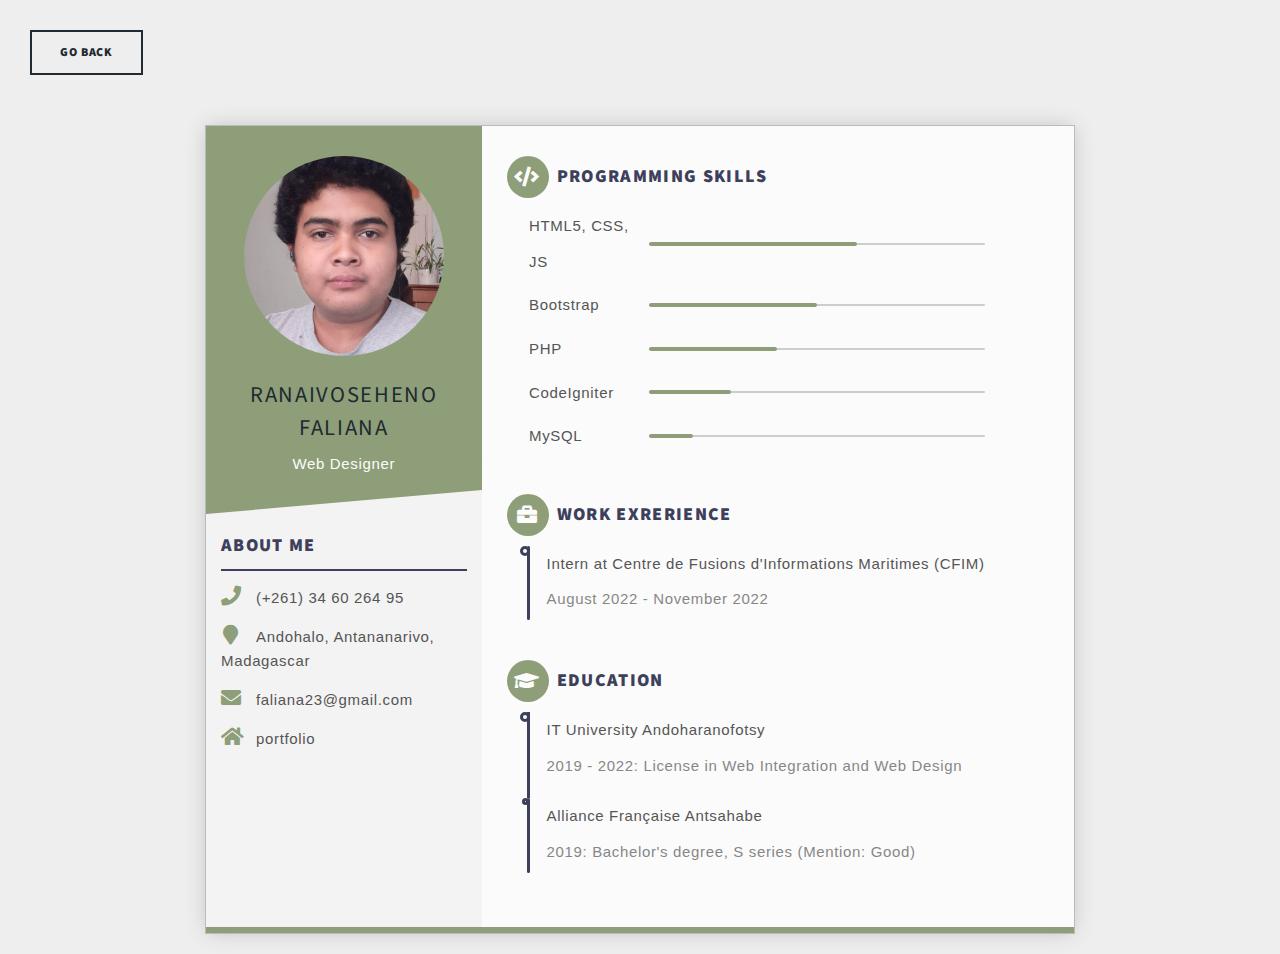
==== resume.html @ 4bb0c4fa "init" ====
<!DOCTYPE HTML>
<!--
	Massively by HTML5 UP
	html5up.net | @ajlkn
	Free for personal and commercial use under the CCA 3.0 license (html5up.net/license)
-->
<html>
	<head>
		<title>CV - Faliana Ranai</title>
		<meta charset="utf-8" />
		<meta name="viewport" content="width=device-width, initial-scale=1, user-scalable=no" />
		<link rel="stylesheet" href="assets/css/main.css" />
        <link rel="stylesheet" href="assets/css/resume.css" />
		<noscript><link rel="stylesheet" href="assets/css/noscript.css" /></noscript>

        <style>
            .boutonretour{
                padding: 30px;
            }
        </style>
	</head>
	<body class="is-preload">  

        <div class="boutonretour">
            <button onclick="history.back()">Go Back</button>
        </div>     

        <div class="resume">
            
            <div class="base">
                <div class="profile">
                    <div class="info">
                    <div class="user one"></div>
                    <h4 class="name">Ranaivoseheno Faliana</h4><small class="job">Web Designer</small>
                    </div>
                </div>
                <div class="contact">
                    <h3>About me</h3>
                    <hr style="margin-top: 10px; margin-bottom: 15px; border-color: rgb(61,64,91);">
                    <div class="call"><i class="fa fa-phone"></i><span>(+261) 34 60 264 95</span></div>
                    <div class="address"><i class="fa fa-map-marker"></i><span>Andohalo, Antananarivo, Madagascar</span></div>
                    <div class="email"><i class="fa fa-envelope"></i><span>faliana23@gmail.com</span></div>
                    <div class="website"><a href="#"> <i class="fa fa-home"></i><span>portfolio</span></a></div>
                </div>
            </div>

            <div class="func">
                <div class="skills-prog">
                    <h3><i class="fa fa-code"></i>Programming Skills</h3>
                    <ul>
                        <li data-percent="80"><span>HTML5, CSS, JS</span>
                            <div class="skills-bar">
                            <div class="bar"></div>
                            </div>
                        </li>

                        <li data-percent="80"><span>Bootstrap</span>
                            <div class="skills-bar">
                            <div class="bar"></div>
                            </div>
                        </li>

                        <li data-percent="80"><span>PHP</span>
                            <div class="skills-bar">
                            <div class="bar"></div>
                            </div>
                        </li>

                        <li data-percent="75"><span>CodeIgniter</span>
                            <div class="skills-bar">
                            <div class="bar"></div>
                            </div>
                        </li>
                
                        <li data-percent="75"><span>MySQL</span>
                            <div class="skills-bar">
                            <div class="bar"></div>
                            </div>
                        </li>

                    </ul>
                </div>
                <div class="work">
                    <h3><i class="fa fa-briefcase"></i>Work Exrerience</h3>
                    <ul>
                    <li><span>Intern at Centre de Fusions d'Informations Maritimes (CFIM)</span><small>August 2022 - November 2022</small></li>
                    <!-- <li><span>Design Assistant</span><small>Mar 2015 - Dec 2015</small></li>
                    <li><span>Design Assistant (Part-time)</span><small>Oct 2014 - Jul 2015</small></li> -->
                    </ul>
                </div>
                <div class="edu">
                    <h3><i class="fa fa-graduation-cap"></i>Education</h3>
                    <ul>
                    <li><span>IT University Andoharanofotsy</span><small>2019 - 2022: License in Web Integration and Web Design</small></li>
                    <li><span>Alliance Française Antsahabe</span><small>2019: Bachelor's degree, S series (Mention: Good)</small></li>
                    </ul>
                </div>
                <!-- <div class="skills-soft">
                    <h3><i class="fa fa-th-list"></i>Software Skills</h3>
                    <ul>
                    <li data-percent="94">
                        <svg viewbox="0 0 100 100">
                        <circle cx="50" cy="50" r="45"></circle>
                        <circle class="cbar" cx="50" cy="50" r="45"></circle>
                        </svg><span>Photoshop</span><small></small>
                    </li>
                    <li data-percent="80">
                        <svg viewbox="0 0 100 100">
                        <circle cx="50" cy="50" r="45"></circle>
                        <circle class="cbar" cx="50" cy="50" r="45"></circle>
                        </svg><span>Illustrator</span><small></small>
                    </li>
                    <li data-percent="89">
                        <svg viewbox="0 0 100 100">
                        <circle cx="50" cy="50" r="45"></circle>
                        <circle class="cbar" cx="50" cy="50" r="45"></circle>
                        </svg><span>Sublime Text</span><small></small>
                    </li>
                    <li data-percent="55">
                        <svg viewbox="0 0 100 100">
                        <circle cx="50" cy="50" r="45"></circle>
                        <circle class="cbar" cx="50" cy="50" r="45"></circle>
                        </svg><span>Dreamweaver</span><small></small>
                    </li>
                    </ul>
                </div>
                <div class="interests">
                    <h3><i class="fa fa-star"></i>Interests</h3>
                    <div class="interests-items">
                    <div class="draw"><i class="fa fa-paint-brush"></i><span>Draw</span></div>
                    <div class="guitar"><i class="guitar">
                        <svg xmlns="http://www.w3.org/2000/svg" viewbox="0 0 53.858 53.858">
                            <path d="M6.901,37.275l9.621,9.62l4.185-4.184l-9.622-9.624L6.901,37.275z M11.085,36.64l6.019,6.019l-0.593,0.618l-6.059-6.003L11.085,36.64z"></path>
                            <path d="M36.868,26.667c-0.353-0.705-0.856-1.542-1.346-2.242l-0.366-0.523l-0.088,0.06L50.797,8.235L49.02,6.461L27.277,28.204l0.252,0.754c0.543,1.579,0.152,3.29-1.022,4.464c-1.669,1.668-4.34,1.669-6.009-0.001c-0.784-0.782-1.232-1.9-1.232-3.067c0-1.143,0.438-2.21,1.232-3.005c1.124-1.123,2.881-1.546,4.408-1.018l0.748,0.25L47.396,4.839l-1.836-1.837L29.236,19.276l0.504-0.856l-0.705-0.473c-0.6-0.375-1.231-0.742-1.753-0.872c-0.72-0.227-1.862-0.498-3.213-0.498c-2.318,0-4.399,0.822-6.015,2.377c-1.597,1.533-2.323,3.29-2.875,4.812l-0.069,0.186c-0.09,0.246-0.268,0.732-0.365,0.901c-0.359,0.105-1.264,0.299-1.836,0.366c-2.677,0.509-6.723,1.279-9.691,4.248c-1.125,1.125-3.021,3.529-3.092,7.005c0,3.62,1.996,7.452,5.934,11.39c3.979,3.979,7.791,5.997,11.329,5.997c2.581,0,4.889-1.009,7.066-3.093c2.968-2.968,3.738-7.01,4.247-9.689c0.05-0.199,0.109-0.512,0.171-0.838c0.05-0.26,0.125-0.657,0.176-0.874c0.246-0.135,0.703-0.342,1.166-0.496c1.475-0.536,3.184-1.245,4.818-2.88c3.178-3.372,2.371-7.568,1.879-9.216L36.868,26.667zM24.847,23.653c-2.265-0.469-4.627,0.241-6.185,1.86c-2.652,2.652-2.652,6.967,0,9.621c1.259,1.259,3.001,1.981,4.78,1.981c1.778,0,3.52-0.723,4.779-1.981c1.623-1.621,2.318-3.96,1.86-6.184l3.281-3.282l0.108,0.162c0.365,0.545,0.758,1.166,0.907,1.616c0.554,1.884,0.782,4.579-1.271,6.727c-1.141,1.197-2.512,1.787-3.826,2.248c-1.058,0.377-1.802,0.715-2.28,1.264l-0.095,0.123c-0.237,0.396-0.427,1.125-0.699,2.692c-0.359,2.051-1.027,5.867-3.528,8.429c-1.555,1.556-3.305,2.344-5.2,2.344c-2.856,0.001-6.192-1.793-9.645-5.185c-3.499-3.497-5.244-6.729-5.188-9.615c0-2.383,1.275-4.16,2.345-5.229c2.489-2.488,6.207-3.139,8.424-3.527c1.591-0.265,2.321-0.47,2.786-0.782l0.122-0.106c0.477-0.407,0.74-1.046,1.046-1.786l0.279-0.68c0.464-1.169,0.99-2.494,2.163-3.612c1.147-1.097,2.573-1.652,4.237-1.652c1.184,0,2.166,0.288,2.466,0.376c0.149,0.05,0.391,0.183,0.625,0.312c0.214,0.118,0.432,0.236,0.628,0.324l0.381,0.254L24.847,23.653z"></path>
                            <path d="M23.458,26.252c-1.04,0.075-2.044,0.525-2.757,1.238c-0.762,0.762-1.174,1.772-1.161,2.844c0.013,1.041,0.429,2.003,1.161,2.699c0.77,0.771,1.739,1.178,2.804,1.178c1.035,0,2.056-0.43,2.803-1.177c0.77-0.769,1.177-1.739,1.177-2.802c0-1.034-0.43-2.056-1.177-2.802c-0.768-0.77-1.735-1.178-2.842-1.178C23.462,26.252,23.46,26.252,23.458,26.252z M22.477,29.327c0.265-0.265,0.659-0.43,1.027-0.43c0.409,0,0.735,0.136,1.07,0.468c0.198,0.166,0.326,0.529,0.326,0.928c0,0.408-0.137,0.735-0.43,1.028c-0.521,0.518-1.489,0.546-1.993,0C21.927,30.771,21.927,29.876,22.477,29.327z"></path>
                            <path d="M53.605,8.544l-0.002,0c-0.109-0.623-0.848-3.106-3.078-5.336c-2.085-2.084-4.648-2.96-5.332-3.079L44.546,0l-0.491,0.491c0,0-5.991,5.991-6.301,6.3l-0.457,0.455l1.775,1.776L45.295,2.8c0.867,0.332,2.211,0.988,3.455,2.184c1.186,1.185,1.848,2.562,2.184,3.455l-6.221,6.223l1.773,1.774l7.248-7.246L53.605,8.544z"></path>
                        </svg></i><span>Guitar</span></div>
                    <div class="movie"><i class="fa fa-film"></i><span>Movie</span></div>
                    <div class="music"><i class="fa fa-headphones"></i><span>Music</span></div>
                    <div class="game"><i class="fa fa-gamepad"></i><span>Game</span></div>
                    </div>
                </div> -->
            </div>
            
        </div>
    </body>
    <!-- Scripts -->
        <script src="assets/js/jquery.min.js"></script>
        <script src="assets/js/jquery.scrollex.min.js"></script>
        <script src="assets/js/jquery.scrolly.min.js"></script>
        <script src="assets/js/browser.min.js"></script>
        <script src="assets/js/breakpoints.min.js"></script>
        <script src="assets/js/util.js"></script>
        <script src="assets/js/main.js"></script>
        <script src="assets/js/resume.js"></script>
</html>
---- assets/css/main.css ----
@import url(fontawesome-all.min.css);
@import url("https://fonts.googleapis.com/css?family=Merriweather:300,700,300italic,700italic|Source+Sans+Pro:900");

/*
	Massively by HTML5 UP
	html5up.net | @ajlkn
	Free for personal and commercial use under the CCA 3.0 license (html5up.net/license)
*/

html, body, div, span, applet, object,
iframe, h1, h2, h3, h4, h5, h6, p, blockquote,
pre, a, abbr, acronym, address, big, cite,
code, del, dfn, em, img, ins, kbd, q, s, samp,
small, strike, strong, sub, sup, tt, var, b,
u, i, center, dl, dt, dd, ol, ul, li, fieldset,
form, label, legend, table, caption, tbody,
tfoot, thead, tr, th, td, article, aside,
canvas, details, embed, figure, figcaption,
footer, header, hgroup, menu, nav, output, ruby,
section, summary, time, mark, audio, video {
	margin: 0;
	padding: 0;
	border: 0;
	font-size: 100%;
	font: inherit;
	vertical-align: baseline;}

article, aside, details, figcaption, figure,
footer, header, hgroup, menu, nav, section {
	display: block;}

body {
	line-height: 1;
}

ol, ul {
	list-style: none;
}

blockquote, q {
	quotes: none;
}

	blockquote:before, blockquote:after, q:before, q:after {
		content: '';
		content: none;
	}

table {
	border-collapse: collapse;
	border-spacing: 0;
}

body {
	-webkit-text-size-adjust: none;
}

mark {
	background-color: transparent;
	color: inherit;
}

input::-moz-focus-inner {
	border: 0;
	padding: 0;
}

input, select, textarea {
	-moz-appearance: none;
	-webkit-appearance: none;
	-ms-appearance: none;
	appearance: none;
}

/* Basic */

	@-ms-viewport {
		width: device-width;
	}

	body {
		-ms-overflow-style: scrollbar;
	}

	@media screen and (max-width: 480px) {

		html, body {
			min-width: 320px;
		}

	}

	html {
		box-sizing: border-box;
	}

	*, *:before, *:after {
		box-sizing: inherit;
	}

	body {
		background-color: #1e252d;
	}

		body.is-preload *, body.is-preload *:before, body.is-preload *:after {
			-moz-animation: none !important;
			-webkit-animation: none !important;
			-ms-animation: none !important;
			animation: none !important;
			-moz-transition: none !important;
			-webkit-transition: none !important;
			-ms-transition: none !important;
			transition: none !important;
		}

/* Type */

	html {
		font-size: 16pt;
	}

		@media screen and (max-width: 1680px) {

			html {
				font-size: 12pt;
			}

		}

		@media screen and (max-width: 1280px) {

			html {
				font-size: 11pt;
			}

		}

		@media screen and (max-width: 360px) {

			html {
				font-size: 10pt;
			}

		}

	body {
		color: #212931;
	}

	body, input, select, textarea {
		font-family: "Merriweather", Georgia, serif;
		font-weight: 300;
		font-size: 1rem;
		line-height: 2.375;
	}

	a {
		-moz-transition: color 0.2s ease-in-out, background-color 0.2s ease-in-out, border-color 0.2s ease-in-out, box-shadow 0.2s ease-in-out;
		-webkit-transition: color 0.2s ease-in-out, background-color 0.2s ease-in-out, border-color 0.2s ease-in-out, box-shadow 0.2s ease-in-out;
		-ms-transition: color 0.2s ease-in-out, background-color 0.2s ease-in-out, border-color 0.2s ease-in-out, box-shadow 0.2s ease-in-out;
		transition: color 0.2s ease-in-out, background-color 0.2s ease-in-out, border-color 0.2s ease-in-out, box-shadow 0.2s ease-in-out;
		/* border-bottom: dotted 1px; */
		text-decoration: none;
	}

		a:hover {
			border-bottom-color: transparent;
		}

	strong, b {
		font-weight: 600;
	}

	em, i {
		font-style: italic;
	}

	p {
		text-align: justify;
		margin: 0 0 2rem 0;
	}

	h1, h2, h3, h4, h5, h6 {
		font-family: "Source Sans Pro", Helvetica, sans-serif;
		font-weight: 900;
		line-height: 1.5;
		letter-spacing: 0.075em;
		text-transform: uppercase;
		margin: 0 0 1rem 0;
	}

		h1 a, h2 a, h3 a, h4 a, h5 a, h6 a {
			border-bottom: 0;
			color: inherit;
			text-decoration: none;
		}

	h1 {
		font-size: 4rem;
		line-height: 1.1;
		margin: 0 0 2rem 0;
	}

	h2 {
		font-size: 1.75rem;
		line-height: 1.3;
		margin: 0 0 1.5rem 0;
	}

	h3 {
		font-size: 1.25rem;
		margin: 0 0 1.5rem 0;
	}

	h4 {
		font-size: 1rem;
	}

	h5 {
		font-size: 0.9rem;
	}

	h6 {
		font-size: 0.8rem;
	}

	sub {
		font-size: 0.8rem;
		position: relative;
		top: 0.5rem;
	}

	sup {
		font-size: 0.8rem;
		position: relative;
		top: -0.5rem;
	}

	blockquote {
		border-left: solid 4px;
		font-style: italic;
		margin: 0 0 2rem 0;
		padding: 0.5rem 0 0.5rem 2rem;
	}

	code {
		border: solid 2px;
		font-family: "Courier New", monospace;
		font-size: 0.9rem;
		margin: 0 0.25rem;
		padding: 0.25rem 0.65rem;
	}

	pre {
		-webkit-overflow-scrolling: touch;
		font-family: "Courier New", monospace;
		font-size: 0.9rem;
		margin: 0 0 2rem 0;
	}

		pre code {
			display: block;
			line-height: 1.75;
			padding: 1rem 1.5rem;
			overflow-x: auto;
		}

	hr {
		border: 0;
		border-bottom: solid 2px;
		margin: 3rem 0;
	}

		hr.major {
			margin: 5rem 0;
		}

	.align-left {
		text-align: left;
	}

	.align-center {
		text-align: center;
	}

	.align-right {
		text-align: right;
	}

	input, select, textarea {
		color: #212931;
	}

	a {
		color: #212931;
		border-bottom-color: rgba(33, 41, 49, 0.5);
	}

		a:hover {
			border-bottom-color: transparent;
			color: #18bfef !important;
		}

	strong, b {
		color: #212931;
	}

	h1, h2, h3, h4, h5, h6 {
		color: #212931;
	}

	blockquote {
		border-left-color: #eeeeee;
	}

	code {
		background: rgba(220, 220, 220, 0.25);
		border-color: #eeeeee;
	}

	hr {
		border-bottom-color: #eeeeee;
	}

/* Row */

	.row {
		display: flex;
		flex-wrap: wrap;
		box-sizing: border-box;
		align-items: stretch;
	}

		.row > * {
			box-sizing: border-box;
		}

		.row.gtr-uniform > * > :last-child {
			margin-bottom: 0;
		}

		.row.aln-left {
			justify-content: flex-start;
		}

		.row.aln-center {
			justify-content: center;
		}

		.row.aln-right {
			justify-content: flex-end;
		}

		.row.aln-top {
			align-items: flex-start;
		}

		.row.aln-middle {
			align-items: center;
		}

		.row.aln-bottom {
			align-items: flex-end;
		}

		.row > .imp {
			order: -1;
		}

		.row > .col-1 {
			width: 8.33333%;
		}

		.row > .off-1 {
			margin-left: 8.33333%;
		}

		.row > .col-2 {
			width: 16.66667%;
		}

		.row > .off-2 {
			margin-left: 16.66667%;
		}

		.row > .col-3 {
			width: 25%;
		}

		.row > .off-3 {
			margin-left: 25%;
		}

		.row > .col-4 {
			width: 33.33333%;
		}

		.row > .off-4 {
			margin-left: 33.33333%;
		}

		.row > .col-5 {
			width: 41.66667%;
		}

		.row > .off-5 {
			margin-left: 41.66667%;
		}

		.row > .col-6 {
			width: 50%;
		}

		.row > .off-6 {
			margin-left: 50%;
		}

		.row > .col-7 {
			width: 58.33333%;
		}

		.row > .off-7 {
			margin-left: 58.33333%;
		}

		.row > .col-8 {
			width: 66.66667%;
		}

		.row > .off-8 {
			margin-left: 66.66667%;
		}

		.row > .col-9 {
			width: 75%;
		}

		.row > .off-9 {
			margin-left: 75%;
		}

		.row > .col-10 {
			width: 83.33333%;
		}

		.row > .off-10 {
			margin-left: 83.33333%;
		}

		.row > .col-11 {
			width: 91.66667%;
		}

		.row > .off-11 {
			margin-left: 91.66667%;
		}

		.row > .col-12 {
			width: 100%;
		}

		.row > .off-12 {
			margin-left: 100%;
		}

		.row.gtr-0 {
			margin-top: 0;
			margin-left: 0rem;
		}

			.row.gtr-0 > * {
				padding: 0 0 0 0rem;
			}

			.row.gtr-0.gtr-uniform {
				margin-top: 0rem;
			}

				.row.gtr-0.gtr-uniform > * {
					padding-top: 0rem;
				}

		.row.gtr-25 {
			margin-top: 0;
			margin-left: -0.375rem;
		}

			.row.gtr-25 > * {
				padding: 0 0 0 0.375rem;
			}

			.row.gtr-25.gtr-uniform {
				margin-top: -0.375rem;
			}

				.row.gtr-25.gtr-uniform > * {
					padding-top: 0.375rem;
				}

		.row.gtr-50 {
			margin-top: 0;
			margin-left: -0.75rem;
		}

			.row.gtr-50 > * {
				padding: 0 0 0 0.75rem;
			}

			.row.gtr-50.gtr-uniform {
				margin-top: -0.75rem;
			}

				.row.gtr-50.gtr-uniform > * {
					padding-top: 0.75rem;
				}

		.row {
			margin-top: 0;
			margin-left: -1.5rem;
		}

			.row > * {
				padding: 0 0 0 1.5rem;
			}

			.row.gtr-uniform {
				margin-top: -1.5rem;
			}

				.row.gtr-uniform > * {
					padding-top: 1.5rem;
				}

		.row.gtr-150 {
			margin-top: 0;
			margin-left: -2.25rem;
		}

			.row.gtr-150 > * {
				padding: 0 0 0 2.25rem;
			}

			.row.gtr-150.gtr-uniform {
				margin-top: -2.25rem;
			}

				.row.gtr-150.gtr-uniform > * {
					padding-top: 2.25rem;
				}

		.row.gtr-200 {
			margin-top: 0;
			margin-left: -3rem;
		}

			.row.gtr-200 > * {
				padding: 0 0 0 3rem;
			}

			.row.gtr-200.gtr-uniform {
				margin-top: -3rem;
			}

				.row.gtr-200.gtr-uniform > * {
					padding-top: 3rem;
				}

		@media screen and (max-width: 1680px) {

			.row {
				display: flex;
				flex-wrap: wrap;
				box-sizing: border-box;
				align-items: stretch;
			}

				.row > * {
					box-sizing: border-box;
				}

				.row.gtr-uniform > * > :last-child {
					margin-bottom: 0;
				}

				.row.aln-left {
					justify-content: flex-start;
				}

				.row.aln-center {
					justify-content: center;
				}

				.row.aln-right {
					justify-content: flex-end;
				}

				.row.aln-top {
					align-items: flex-start;
				}

				.row.aln-middle {
					align-items: center;
				}

				.row.aln-bottom {
					align-items: flex-end;
				}

				.row > .imp-xlarge {
					order: -1;
				}

				.row > .col-1-xlarge {
					width: 8.33333%;
				}

				.row > .off-1-xlarge {
					margin-left: 8.33333%;
				}

				.row > .col-2-xlarge {
					width: 16.66667%;
				}

				.row > .off-2-xlarge {
					margin-left: 16.66667%;
				}

				.row > .col-3-xlarge {
					width: 25%;
				}

				.row > .off-3-xlarge {
					margin-left: 25%;
				}

				.row > .col-4-xlarge {
					width: 33.33333%;
				}

				.row > .off-4-xlarge {
					margin-left: 33.33333%;
				}

				.row > .col-5-xlarge {
					width: 41.66667%;
				}

				.row > .off-5-xlarge {
					margin-left: 41.66667%;
				}

				.row > .col-6-xlarge {
					width: 50%;
				}

				.row > .off-6-xlarge {
					margin-left: 50%;
				}

				.row > .col-7-xlarge {
					width: 58.33333%;
				}

				.row > .off-7-xlarge {
					margin-left: 58.33333%;
				}

				.row > .col-8-xlarge {
					width: 66.66667%;
				}

				.row > .off-8-xlarge {
					margin-left: 66.66667%;
				}

				.row > .col-9-xlarge {
					width: 75%;
				}

				.row > .off-9-xlarge {
					margin-left: 75%;
				}

				.row > .col-10-xlarge {
					width: 83.33333%;
				}

				.row > .off-10-xlarge {
					margin-left: 83.33333%;
				}

				.row > .col-11-xlarge {
					width: 91.66667%;
				}

				.row > .off-11-xlarge {
					margin-left: 91.66667%;
				}

				.row > .col-12-xlarge {
					width: 100%;
				}

				.row > .off-12-xlarge {
					margin-left: 100%;
				}

				.row.gtr-0 {
					margin-top: 0;
					margin-left: 0rem;
				}

					.row.gtr-0 > * {
						padding: 0 0 0 0rem;
					}

					.row.gtr-0.gtr-uniform {
						margin-top: 0rem;
					}

						.row.gtr-0.gtr-uniform > * {
							padding-top: 0rem;
						}

				.row.gtr-25 {
					margin-top: 0;
					margin-left: -0.375rem;
				}

					.row.gtr-25 > * {
						padding: 0 0 0 0.375rem;
					}

					.row.gtr-25.gtr-uniform {
						margin-top: -0.375rem;
					}

						.row.gtr-25.gtr-uniform > * {
							padding-top: 0.375rem;
						}

				.row.gtr-50 {
					margin-top: 0;
					margin-left: -0.75rem;
				}

					.row.gtr-50 > * {
						padding: 0 0 0 0.75rem;
					}

					.row.gtr-50.gtr-uniform {
						margin-top: -0.75rem;
					}

						.row.gtr-50.gtr-uniform > * {
							padding-top: 0.75rem;
						}

				.row {
					margin-top: 0;
					margin-left: -1.5rem;
				}

					.row > * {
						padding: 0 0 0 1.5rem;
					}

					.row.gtr-uniform {
						margin-top: -1.5rem;
					}

						.row.gtr-uniform > * {
							padding-top: 1.5rem;
						}

				.row.gtr-150 {
					margin-top: 0;
					margin-left: -2.25rem;
				}

					.row.gtr-150 > * {
						padding: 0 0 0 2.25rem;
					}

					.row.gtr-150.gtr-uniform {
						margin-top: -2.25rem;
					}

						.row.gtr-150.gtr-uniform > * {
							padding-top: 2.25rem;
						}

				.row.gtr-200 {
					margin-top: 0;
					margin-left: -3rem;
				}

					.row.gtr-200 > * {
						padding: 0 0 0 3rem;
					}

					.row.gtr-200.gtr-uniform {
						margin-top: -3rem;
					}

						.row.gtr-200.gtr-uniform > * {
							padding-top: 3rem;
						}

		}

		@media screen and (max-width: 1280px) {

			.row {
				display: flex;
				flex-wrap: wrap;
				box-sizing: border-box;
				align-items: stretch;
			}

				.row > * {
					box-sizing: border-box;
				}

				.row.gtr-uniform > * > :last-child {
					margin-bottom: 0;
				}

				.row.aln-left {
					justify-content: flex-start;
				}

				.row.aln-center {
					justify-content: center;
				}

				.row.aln-right {
					justify-content: flex-end;
				}

				.row.aln-top {
					align-items: flex-start;
				}

				.row.aln-middle {
					align-items: center;
				}

				.row.aln-bottom {
					align-items: flex-end;
				}

				.row > .imp-large {
					order: -1;
				}

				.row > .col-1-large {
					width: 8.33333%;
				}

				.row > .off-1-large {
					margin-left: 8.33333%;
				}

				.row > .col-2-large {
					width: 16.66667%;
				}

				.row > .off-2-large {
					margin-left: 16.66667%;
				}

				.row > .col-3-large {
					width: 25%;
				}

				.row > .off-3-large {
					margin-left: 25%;
				}

				.row > .col-4-large {
					width: 33.33333%;
				}

				.row > .off-4-large {
					margin-left: 33.33333%;
				}

				.row > .col-5-large {
					width: 41.66667%;
				}

				.row > .off-5-large {
					margin-left: 41.66667%;
				}

				.row > .col-6-large {
					width: 50%;
				}

				.row > .off-6-large {
					margin-left: 50%;
				}

				.row > .col-7-large {
					width: 58.33333%;
				}

				.row > .off-7-large {
					margin-left: 58.33333%;
				}

				.row > .col-8-large {
					width: 66.66667%;
				}

				.row > .off-8-large {
					margin-left: 66.66667%;
				}

				.row > .col-9-large {
					width: 75%;
				}

				.row > .off-9-large {
					margin-left: 75%;
				}

				.row > .col-10-large {
					width: 83.33333%;
				}

				.row > .off-10-large {
					margin-left: 83.33333%;
				}

				.row > .col-11-large {
					width: 91.66667%;
				}

				.row > .off-11-large {
					margin-left: 91.66667%;
				}

				.row > .col-12-large {
					width: 100%;
				}

				.row > .off-12-large {
					margin-left: 100%;
				}

				.row.gtr-0 {
					margin-top: 0;
					margin-left: 0rem;
				}

					.row.gtr-0 > * {
						padding: 0 0 0 0rem;
					}

					.row.gtr-0.gtr-uniform {
						margin-top: 0rem;
					}

						.row.gtr-0.gtr-uniform > * {
							padding-top: 0rem;
						}

				.row.gtr-25 {
					margin-top: 0;
					margin-left: -0.375rem;
				}

					.row.gtr-25 > * {
						padding: 0 0 0 0.375rem;
					}

					.row.gtr-25.gtr-uniform {
						margin-top: -0.375rem;
					}

						.row.gtr-25.gtr-uniform > * {
							padding-top: 0.375rem;
						}

				.row.gtr-50 {
					margin-top: 0;
					margin-left: -0.75rem;
				}

					.row.gtr-50 > * {
						padding: 0 0 0 0.75rem;
					}

					.row.gtr-50.gtr-uniform {
						margin-top: -0.75rem;
					}

						.row.gtr-50.gtr-uniform > * {
							padding-top: 0.75rem;
						}

				.row {
					margin-top: 0;
					margin-left: -1.5rem;
				}

					.row > * {
						padding: 0 0 0 1.5rem;
					}

					.row.gtr-uniform {
						margin-top: -1.5rem;
					}

						.row.gtr-uniform > * {
							padding-top: 1.5rem;
						}

				.row.gtr-150 {
					margin-top: 0;
					margin-left: -2.25rem;
				}

					.row.gtr-150 > * {
						padding: 0 0 0 2.25rem;
					}

					.row.gtr-150.gtr-uniform {
						margin-top: -2.25rem;
					}

						.row.gtr-150.gtr-uniform > * {
							padding-top: 2.25rem;
						}

				.row.gtr-200 {
					margin-top: 0;
					margin-left: -3rem;
				}

					.row.gtr-200 > * {
						padding: 0 0 0 3rem;
					}

					.row.gtr-200.gtr-uniform {
						margin-top: -3rem;
					}

						.row.gtr-200.gtr-uniform > * {
							padding-top: 3rem;
						}

		}

		@media screen and (max-width: 980px) {

			.row {
				display: flex;
				flex-wrap: wrap;
				box-sizing: border-box;
				align-items: stretch;
			}

				.row > * {
					box-sizing: border-box;
				}

				.row.gtr-uniform > * > :last-child {
					margin-bottom: 0;
				}

				.row.aln-left {
					justify-content: flex-start;
				}

				.row.aln-center {
					justify-content: center;
				}

				.row.aln-right {
					justify-content: flex-end;
				}

				.row.aln-top {
					align-items: flex-start;
				}

				.row.aln-middle {
					align-items: center;
				}

				.row.aln-bottom {
					align-items: flex-end;
				}

				.row > .imp-medium {
					order: -1;
				}

				.row > .col-1-medium {
					width: 8.33333%;
				}

				.row > .off-1-medium {
					margin-left: 8.33333%;
				}

				.row > .col-2-medium {
					width: 16.66667%;
				}

				.row > .off-2-medium {
					margin-left: 16.66667%;
				}

				.row > .col-3-medium {
					width: 25%;
				}

				.row > .off-3-medium {
					margin-left: 25%;
				}

				.row > .col-4-medium {
					width: 33.33333%;
				}

				.row > .off-4-medium {
					margin-left: 33.33333%;
				}

				.row > .col-5-medium {
					width: 41.66667%;
				}

				.row > .off-5-medium {
					margin-left: 41.66667%;
				}

				.row > .col-6-medium {
					width: 50%;
				}

				.row > .off-6-medium {
					margin-left: 50%;
				}

				.row > .col-7-medium {
					width: 58.33333%;
				}

				.row > .off-7-medium {
					margin-left: 58.33333%;
				}

				.row > .col-8-medium {
					width: 66.66667%;
				}

				.row > .off-8-medium {
					margin-left: 66.66667%;
				}

				.row > .col-9-medium {
					width: 75%;
				}

				.row > .off-9-medium {
					margin-left: 75%;
				}

				.row > .col-10-medium {
					width: 83.33333%;
				}

				.row > .off-10-medium {
					margin-left: 83.33333%;
				}

				.row > .col-11-medium {
					width: 91.66667%;
				}

				.row > .off-11-medium {
					margin-left: 91.66667%;
				}

				.row > .col-12-medium {
					width: 100%;
				}

				.row > .off-12-medium {
					margin-left: 100%;
				}

				.row.gtr-0 {
					margin-top: 0;
					margin-left: 0rem;
				}

					.row.gtr-0 > * {
						padding: 0 0 0 0rem;
					}

					.row.gtr-0.gtr-uniform {
						margin-top: 0rem;
					}

						.row.gtr-0.gtr-uniform > * {
							padding-top: 0rem;
						}

				.row.gtr-25 {
					margin-top: 0;
					margin-left: -0.375rem;
				}

					.row.gtr-25 > * {
						padding: 0 0 0 0.375rem;
					}

					.row.gtr-25.gtr-uniform {
						margin-top: -0.375rem;
					}

						.row.gtr-25.gtr-uniform > * {
							padding-top: 0.375rem;
						}

				.row.gtr-50 {
					margin-top: 0;
					margin-left: -0.75rem;
				}

					.row.gtr-50 > * {
						padding: 0 0 0 0.75rem;
					}

					.row.gtr-50.gtr-uniform {
						margin-top: -0.75rem;
					}

						.row.gtr-50.gtr-uniform > * {
							padding-top: 0.75rem;
						}

				.row {
					margin-top: 0;
					margin-left: -1.5rem;
				}

					.row > * {
						padding: 0 0 0 1.5rem;
					}

					.row.gtr-uniform {
						margin-top: -1.5rem;
					}

						.row.gtr-uniform > * {
							padding-top: 1.5rem;
						}

				.row.gtr-150 {
					margin-top: 0;
					margin-left: -2.25rem;
				}

					.row.gtr-150 > * {
						padding: 0 0 0 2.25rem;
					}

					.row.gtr-150.gtr-uniform {
						margin-top: -2.25rem;
					}

						.row.gtr-150.gtr-uniform > * {
							padding-top: 2.25rem;
						}

				.row.gtr-200 {
					margin-top: 0;
					margin-left: -3rem;
				}

					.row.gtr-200 > * {
						padding: 0 0 0 3rem;
					}

					.row.gtr-200.gtr-uniform {
						margin-top: -3rem;
					}

						.row.gtr-200.gtr-uniform > * {
							padding-top: 3rem;
						}

		}

		@media screen and (max-width: 736px) {

			.row {
				display: flex;
				flex-wrap: wrap;
				box-sizing: border-box;
				align-items: stretch;
			}

				.row > * {
					box-sizing: border-box;
				}

				.row.gtr-uniform > * > :last-child {
					margin-bottom: 0;
				}

				.row.aln-left {
					justify-content: flex-start;
				}

				.row.aln-center {
					justify-content: center;
				}

				.row.aln-right {
					justify-content: flex-end;
				}

				.row.aln-top {
					align-items: flex-start;
				}

				.row.aln-middle {
					align-items: center;
				}

				.row.aln-bottom {
					align-items: flex-end;
				}

				.row > .imp-small {
					order: -1;
				}

				.row > .col-1-small {
					width: 8.33333%;
				}

				.row > .off-1-small {
					margin-left: 8.33333%;
				}

				.row > .col-2-small {
					width: 16.66667%;
				}

				.row > .off-2-small {
					margin-left: 16.66667%;
				}

				.row > .col-3-small {
					width: 25%;
				}

				.row > .off-3-small {
					margin-left: 25%;
				}

				.row > .col-4-small {
					width: 33.33333%;
				}

				.row > .off-4-small {
					margin-left: 33.33333%;
				}

				.row > .col-5-small {
					width: 41.66667%;
				}

				.row > .off-5-small {
					margin-left: 41.66667%;
				}

				.row > .col-6-small {
					width: 50%;
				}

				.row > .off-6-small {
					margin-left: 50%;
				}

				.row > .col-7-small {
					width: 58.33333%;
				}

				.row > .off-7-small {
					margin-left: 58.33333%;
				}

				.row > .col-8-small {
					width: 66.66667%;
				}

				.row > .off-8-small {
					margin-left: 66.66667%;
				}

				.row > .col-9-small {
					width: 75%;
				}

				.row > .off-9-small {
					margin-left: 75%;
				}

				.row > .col-10-small {
					width: 83.33333%;
				}

				.row > .off-10-small {
					margin-left: 83.33333%;
				}

				.row > .col-11-small {
					width: 91.66667%;
				}

				.row > .off-11-small {
					margin-left: 91.66667%;
				}

				.row > .col-12-small {
					width: 100%;
				}

				.row > .off-12-small {
					margin-left: 100%;
				}

				.row.gtr-0 {
					margin-top: 0;
					margin-left: 0rem;
				}

					.row.gtr-0 > * {
						padding: 0 0 0 0rem;
					}

					.row.gtr-0.gtr-uniform {
						margin-top: 0rem;
					}

						.row.gtr-0.gtr-uniform > * {
							padding-top: 0rem;
						}

				.row.gtr-25 {
					margin-top: 0;
					margin-left: -0.375rem;
				}

					.row.gtr-25 > * {
						padding: 0 0 0 0.375rem;
					}

					.row.gtr-25.gtr-uniform {
						margin-top: -0.375rem;
					}

						.row.gtr-25.gtr-uniform > * {
							padding-top: 0.375rem;
						}

				.row.gtr-50 {
					margin-top: 0;
					margin-left: -0.75rem;
				}

					.row.gtr-50 > * {
						padding: 0 0 0 0.75rem;
					}

					.row.gtr-50.gtr-uniform {
						margin-top: -0.75rem;
					}

						.row.gtr-50.gtr-uniform > * {
							padding-top: 0.75rem;
						}

				.row {
					margin-top: 0;
					margin-left: -1.5rem;
				}

					.row > * {
						padding: 0 0 0 1.5rem;
					}

					.row.gtr-uniform {
						margin-top: -1.5rem;
					}

						.row.gtr-uniform > * {
							padding-top: 1.5rem;
						}

				.row.gtr-150 {
					margin-top: 0;
					margin-left: -2.25rem;
				}

					.row.gtr-150 > * {
						padding: 0 0 0 2.25rem;
					}

					.row.gtr-150.gtr-uniform {
						margin-top: -2.25rem;
					}

						.row.gtr-150.gtr-uniform > * {
							padding-top: 2.25rem;
						}

				.row.gtr-200 {
					margin-top: 0;
					margin-left: -3rem;
				}

					.row.gtr-200 > * {
						padding: 0 0 0 3rem;
					}

					.row.gtr-200.gtr-uniform {
						margin-top: -3rem;
					}

						.row.gtr-200.gtr-uniform > * {
							padding-top: 3rem;
						}

		}

		@media screen and (max-width: 480px) {

			.row {
				display: flex;
				flex-wrap: wrap;
				box-sizing: border-box;
				align-items: stretch;
			}

				.row > * {
					box-sizing: border-box;
				}

				.row.gtr-uniform > * > :last-child {
					margin-bottom: 0;
				}

				.row.aln-left {
					justify-content: flex-start;
				}

				.row.aln-center {
					justify-content: center;
				}

				.row.aln-right {
					justify-content: flex-end;
				}

				.row.aln-top {
					align-items: flex-start;
				}

				.row.aln-middle {
					align-items: center;
				}

				.row.aln-bottom {
					align-items: flex-end;
				}

				.row > .imp-xsmall {
					order: -1;
				}

				.row > .col-1-xsmall {
					width: 8.33333%;
				}

				.row > .off-1-xsmall {
					margin-left: 8.33333%;
				}

				.row > .col-2-xsmall {
					width: 16.66667%;
				}

				.row > .off-2-xsmall {
					margin-left: 16.66667%;
				}

				.row > .col-3-xsmall {
					width: 25%;
				}

				.row > .off-3-xsmall {
					margin-left: 25%;
				}

				.row > .col-4-xsmall {
					width: 33.33333%;
				}

				.row > .off-4-xsmall {
					margin-left: 33.33333%;
				}

				.row > .col-5-xsmall {
					width: 41.66667%;
				}

				.row > .off-5-xsmall {
					margin-left: 41.66667%;
				}

				.row > .col-6-xsmall {
					width: 50%;
				}

				.row > .off-6-xsmall {
					margin-left: 50%;
				}

				.row > .col-7-xsmall {
					width: 58.33333%;
				}

				.row > .off-7-xsmall {
					margin-left: 58.33333%;
				}

				.row > .col-8-xsmall {
					width: 66.66667%;
				}

				.row > .off-8-xsmall {
					margin-left: 66.66667%;
				}

				.row > .col-9-xsmall {
					width: 75%;
				}

				.row > .off-9-xsmall {
					margin-left: 75%;
				}

				.row > .col-10-xsmall {
					width: 83.33333%;
				}

				.row > .off-10-xsmall {
					margin-left: 83.33333%;
				}

				.row > .col-11-xsmall {
					width: 91.66667%;
				}

				.row > .off-11-xsmall {
					margin-left: 91.66667%;
				}

				.row > .col-12-xsmall {
					width: 100%;
				}

				.row > .off-12-xsmall {
					margin-left: 100%;
				}

				.row.gtr-0 {
					margin-top: 0;
					margin-left: 0rem;
				}

					.row.gtr-0 > * {
						padding: 0 0 0 0rem;
					}

					.row.gtr-0.gtr-uniform {
						margin-top: 0rem;
					}

						.row.gtr-0.gtr-uniform > * {
							padding-top: 0rem;
						}

				.row.gtr-25 {
					margin-top: 0;
					margin-left: -0.375rem;
				}

					.row.gtr-25 > * {
						padding: 0 0 0 0.375rem;
					}

					.row.gtr-25.gtr-uniform {
						margin-top: -0.375rem;
					}

						.row.gtr-25.gtr-uniform > * {
							padding-top: 0.375rem;
						}

				.row.gtr-50 {
					margin-top: 0;
					margin-left: -0.75rem;
				}

					.row.gtr-50 > * {
						padding: 0 0 0 0.75rem;
					}

					.row.gtr-50.gtr-uniform {
						margin-top: -0.75rem;
					}

						.row.gtr-50.gtr-uniform > * {
							padding-top: 0.75rem;
						}

				.row {
					margin-top: 0;
					margin-left: -1.5rem;
				}

					.row > * {
						padding: 0 0 0 1.5rem;
					}

					.row.gtr-uniform {
						margin-top: -1.5rem;
					}

						.row.gtr-uniform > * {
							padding-top: 1.5rem;
						}

				.row.gtr-150 {
					margin-top: 0;
					margin-left: -2.25rem;
				}

					.row.gtr-150 > * {
						padding: 0 0 0 2.25rem;
					}

					.row.gtr-150.gtr-uniform {
						margin-top: -2.25rem;
					}

						.row.gtr-150.gtr-uniform > * {
							padding-top: 2.25rem;
						}

				.row.gtr-200 {
					margin-top: 0;
					margin-left: -3rem;
				}

					.row.gtr-200 > * {
						padding: 0 0 0 3rem;
					}

					.row.gtr-200.gtr-uniform {
						margin-top: -3rem;
					}

						.row.gtr-200.gtr-uniform > * {
							padding-top: 3rem;
						}

		}

		@media screen and (max-width: 360px) {

			.row {
				display: flex;
				flex-wrap: wrap;
				box-sizing: border-box;
				align-items: stretch;
			}

				.row > * {
					box-sizing: border-box;
				}

				.row.gtr-uniform > * > :last-child {
					margin-bottom: 0;
				}

				.row.aln-left {
					justify-content: flex-start;
				}

				.row.aln-center {
					justify-content: center;
				}

				.row.aln-right {
					justify-content: flex-end;
				}

				.row.aln-top {
					align-items: flex-start;
				}

				.row.aln-middle {
					align-items: center;
				}

				.row.aln-bottom {
					align-items: flex-end;
				}

				.row > .imp-xxsmall {
					order: -1;
				}

				.row > .col-1-xxsmall {
					width: 8.33333%;
				}

				.row > .off-1-xxsmall {
					margin-left: 8.33333%;
				}

				.row > .col-2-xxsmall {
					width: 16.66667%;
				}

				.row > .off-2-xxsmall {
					margin-left: 16.66667%;
				}

				.row > .col-3-xxsmall {
					width: 25%;
				}

				.row > .off-3-xxsmall {
					margin-left: 25%;
				}

				.row > .col-4-xxsmall {
					width: 33.33333%;
				}

				.row > .off-4-xxsmall {
					margin-left: 33.33333%;
				}

				.row > .col-5-xxsmall {
					width: 41.66667%;
				}

				.row > .off-5-xxsmall {
					margin-left: 41.66667%;
				}

				.row > .col-6-xxsmall {
					width: 50%;
				}

				.row > .off-6-xxsmall {
					margin-left: 50%;
				}

				.row > .col-7-xxsmall {
					width: 58.33333%;
				}

				.row > .off-7-xxsmall {
					margin-left: 58.33333%;
				}

				.row > .col-8-xxsmall {
					width: 66.66667%;
				}

				.row > .off-8-xxsmall {
					margin-left: 66.66667%;
				}

				.row > .col-9-xxsmall {
					width: 75%;
				}

				.row > .off-9-xxsmall {
					margin-left: 75%;
				}

				.row > .col-10-xxsmall {
					width: 83.33333%;
				}

				.row > .off-10-xxsmall {
					margin-left: 83.33333%;
				}

				.row > .col-11-xxsmall {
					width: 91.66667%;
				}

				.row > .off-11-xxsmall {
					margin-left: 91.66667%;
				}

				.row > .col-12-xxsmall {
					width: 100%;
				}

				.row > .off-12-xxsmall {
					margin-left: 100%;
				}

				.row.gtr-0 {
					margin-top: 0;
					margin-left: 0rem;
				}

					.row.gtr-0 > * {
						padding: 0 0 0 0rem;
					}

					.row.gtr-0.gtr-uniform {
						margin-top: 0rem;
					}

						.row.gtr-0.gtr-uniform > * {
							padding-top: 0rem;
						}

				.row.gtr-25 {
					margin-top: 0;
					margin-left: -0.375rem;
				}

					.row.gtr-25 > * {
						padding: 0 0 0 0.375rem;
					}

					.row.gtr-25.gtr-uniform {
						margin-top: -0.375rem;
					}

						.row.gtr-25.gtr-uniform > * {
							padding-top: 0.375rem;
						}

				.row.gtr-50 {
					margin-top: 0;
					margin-left: -0.75rem;
				}

					.row.gtr-50 > * {
						padding: 0 0 0 0.75rem;
					}

					.row.gtr-50.gtr-uniform {
						margin-top: -0.75rem;
					}

						.row.gtr-50.gtr-uniform > * {
							padding-top: 0.75rem;
						}

				.row {
					margin-top: 0;
					margin-left: -1.5rem;
				}

					.row > * {
						padding: 0 0 0 1.5rem;
					}

					.row.gtr-uniform {
						margin-top: -1.5rem;
					}

						.row.gtr-uniform > * {
							padding-top: 1.5rem;
						}

				.row.gtr-150 {
					margin-top: 0;
					margin-left: -2.25rem;
				}

					.row.gtr-150 > * {
						padding: 0 0 0 2.25rem;
					}

					.row.gtr-150.gtr-uniform {
						margin-top: -2.25rem;
					}

						.row.gtr-150.gtr-uniform > * {
							padding-top: 2.25rem;
						}

				.row.gtr-200 {
					margin-top: 0;
					margin-left: -3rem;
				}

					.row.gtr-200 > * {
						padding: 0 0 0 3rem;
					}

					.row.gtr-200.gtr-uniform {
						margin-top: -3rem;
					}

						.row.gtr-200.gtr-uniform > * {
							padding-top: 3rem;
						}

		}

/* Box */

	.box {
		border: solid 2px;
		margin-bottom: 2rem;
		padding: 1.5rem;
	}

		.box > :last-child,
		.box > :last-child > :last-child,
		.box > :last-child > :last-child > :last-child {
			margin-bottom: 0;
		}

		.box.alt {
			border: 0;
			border-radius: 0;
			padding: 0;
		}

	.box {
		border-color: #eeeeee;
	}

/* Button */

	input[type="submit"],
	input[type="reset"],
	input[type="button"],
	button,
	.button {
		-moz-appearance: none;
		-webkit-appearance: none;
		-ms-appearance: none;
		appearance: none;
		-moz-transition: background-color 0.2s ease-in-out, box-shadow 0.2s ease-in-out, color 0.2s ease-in-out;
		-webkit-transition: background-color 0.2s ease-in-out, box-shadow 0.2s ease-in-out, color 0.2s ease-in-out;
		-ms-transition: background-color 0.2s ease-in-out, box-shadow 0.2s ease-in-out, color 0.2s ease-in-out;
		transition: background-color 0.2s ease-in-out, box-shadow 0.2s ease-in-out, color 0.2s ease-in-out;
		border: 0;
		border-radius: 0;
		cursor: pointer;
		display: inline-block;
		font-family: "Source Sans Pro", Helvetica, sans-serif;
		font-size: 0.8rem;
		font-weight: 900;
		letter-spacing: 0.075em;
		height: 3rem;
		line-height: 3rem;
		padding: 0 2rem;
		text-align: center;
		text-decoration: none;
		text-transform: uppercase;
		white-space: nowrap;
	}

		input[type="submit"].icon:before,
		input[type="reset"].icon:before,
		input[type="button"].icon:before,
		button.icon:before,
		.button.icon:before {
			margin-right: 0.5rem;
		}

		input[type="submit"].icon.solo,
		input[type="reset"].icon.solo,
		input[type="button"].icon.solo,
		button.icon.solo,
		.button.icon.solo {
			position: relative;
			width: 4rem;
			height: 4rem;
			line-height: 4rem;
			border-radius: 4rem;
			text-indent: 4rem;
			overflow: hidden;
			padding: 0;
			white-space: nowrap;
		}

			input[type="submit"].icon.solo:before,
			input[type="reset"].icon.solo:before,
			input[type="button"].icon.solo:before,
			button.icon.solo:before,
			.button.icon.solo:before {
				position: absolute;
				display: block;
				top: 0;
				left: 0;
				width: inherit;
				height: inherit;
				line-height: inherit;
				font-size: 1.25rem;
				margin-right: 0;
				text-align: center;
				text-indent: 0;
			}

		input[type="submit"].fit,
		input[type="reset"].fit,
		input[type="button"].fit,
		button.fit,
		.button.fit {
			width: 100%;
		}

		input[type="submit"].small,
		input[type="reset"].small,
		input[type="button"].small,
		button.small,
		.button.small {
			font-size: 0.7rem;
			height: 2.5rem;
			line-height: 2.5rem;
			padding: 0 1.5rem;
		}

		input[type="submit"].large,
		input[type="reset"].large,
		input[type="button"].large,
		button.large,
		.button.large {
			font-size: 0.9rem;
			height: 3.5rem;
			line-height: 3.5rem;
			padding: 0 2.75rem;
		}

		@media screen and (max-width: 980px) {

			input[type="submit"],
			input[type="reset"],
			input[type="button"],
			button,
			.button {
				font-size: 0.9rem;
				height: 3.25rem;
				line-height: 3.25rem;
			}

				input[type="submit"].large,
				input[type="reset"].large,
				input[type="button"].large,
				button.large,
				.button.large {
					font-size: 1rem;
					height: 3.75rem;
					line-height: 3.75rem;
				}

		}

		input[type="submit"].disabled, input[type="submit"]:disabled,
		input[type="reset"].disabled,
		input[type="reset"]:disabled,
		input[type="button"].disabled,
		input[type="button"]:disabled,
		button.disabled,
		button:disabled,
		.button.disabled,
		.button:disabled {
			pointer-events: none;
			opacity: 0.25;
		}

	input[type="submit"],
	input[type="reset"],
	input[type="button"],
	button,
	.button {
		background-color: transparent;
		box-shadow: inset 0 0 0 2px #212931;
		color: #212931 !important;
	}

		input[type="submit"]:hover,
		input[type="reset"]:hover,
		input[type="button"]:hover,
		button:hover,
		.button:hover {
			box-shadow: inset 0 0 0 2px #18bfef;
			color: #18bfef !important;
		}

		input[type="submit"].primary,
		input[type="reset"].primary,
		input[type="button"].primary,
		button.primary,
		.button.primary {
			background-color: #212931;
			box-shadow: none;
			color: #ffffff !important;
		}

			input[type="submit"].primary:hover,
			input[type="reset"].primary:hover,
			input[type="button"].primary:hover,
			button.primary:hover,
			.button.primary:hover {
				background-color: #18bfef;
			}

/* Form */

	form {
		margin: 0 0 2rem 0;
	}

		form > :last-child {
			margin-bottom: 0;
		}

		form > .fields {
			display: -moz-flex;
			display: -webkit-flex;
			display: -ms-flex;
			display: flex;
			-moz-flex-wrap: wrap;
			-webkit-flex-wrap: wrap;
			-ms-flex-wrap: wrap;
			flex-wrap: wrap;
			width: calc(100% + 3rem);
			margin: -1.5rem 0 2rem -1.5rem;
		}

			form > .fields > .field {
				-moz-flex-grow: 0;
				-webkit-flex-grow: 0;
				-ms-flex-grow: 0;
				flex-grow: 0;
				-moz-flex-shrink: 0;
				-webkit-flex-shrink: 0;
				-ms-flex-shrink: 0;
				flex-shrink: 0;
				padding: 1.5rem 0 0 1.5rem;
				width: calc(100% - 1.5rem);
			}

				form > .fields > .field.half {
					width: calc(50% - 0.75rem);
				}

				form > .fields > .field.third {
					width: calc(100%/3 - 0.5rem);
				}

				form > .fields > .field.quarter {
					width: calc(25% - 0.375rem);
				}

		@media screen and (max-width: 480px) {

			form > .fields {
				width: calc(100% + 3rem);
				margin: -1.5rem 0 2rem -1.5rem;
			}

				form > .fields > .field {
					padding: 1.5rem 0 0 1.5rem;
					width: calc(100% - 1.5rem);
				}

					form > .fields > .field.half {
						width: calc(100% - 1.5rem);
					}

					form > .fields > .field.third {
						width: calc(100% - 1.5rem);
					}

					form > .fields > .field.quarter {
						width: calc(100% - 1.5rem);
					}

		}

	label {
		display: block;
		font-family: "Source Sans Pro", Helvetica, sans-serif;
		font-weight: 900;
		line-height: 1.5;
		letter-spacing: 0.075em;
		font-size: 0.8rem;
		text-transform: uppercase;
		margin: 0 0 0.75rem 0;
	}

		@media screen and (max-width: 980px) {

			label {
				font-size: 0.9rem;
			}

		}

	input[type="text"],
	input[type="password"],
	input[type="email"],
	select,
	textarea {
		-moz-appearance: none;
		-webkit-appearance: none;
		-ms-appearance: none;
		appearance: none;
		background: transparent;
		border-radius: 0;
		border: solid 2px;
		color: inherit;
		display: block;
		outline: 0;
		padding: 0 1rem;
		text-decoration: none;
		width: 100%;
	}

		input[type="text"]:invalid,
		input[type="password"]:invalid,
		input[type="email"]:invalid,
		select:invalid,
		textarea:invalid {
			box-shadow: none;
		}

	select {
		background-size: 1.25rem;
		background-repeat: no-repeat;
		background-position: calc(100% - 1rem) center;
		height: 3rem;
		padding-right: 3rem;
		text-overflow: ellipsis;
	}

		select:focus::-ms-value {
			background-color: transparent;
		}

		select::-ms-expand {
			display: none;
		}

	input[type="text"],
	input[type="password"],
	input[type="email"],
	select {
		height: 3rem;
	}

	textarea {
		padding: 0.75rem 1rem;
	}

	input[type="checkbox"],
	input[type="radio"] {
		-moz-appearance: none;
		-webkit-appearance: none;
		-ms-appearance: none;
		appearance: none;
		display: block;
		float: left;
		margin-right: -2rem;
		opacity: 0;
		width: 1rem;
		z-index: -1;
	}

		input[type="checkbox"] + label,
		input[type="radio"] + label {
			text-decoration: none;
			cursor: pointer;
			display: inline-block;
			font-size: 1rem;
			letter-spacing: 0;
			font-family: "Merriweather", Georgia, serif;
			text-transform: none;
			font-weight: 300;
			padding-left: 2.8rem;
			padding-right: 1rem;
			position: relative;
		}

			input[type="checkbox"] + label:before,
			input[type="radio"] + label:before {
				-moz-osx-font-smoothing: grayscale;
				-webkit-font-smoothing: antialiased;
				display: inline-block;
				font-style: normal;
				font-variant: normal;
				text-rendering: auto;
				line-height: 1;
				text-transform: none !important;
				font-family: 'Font Awesome 5 Free';
				font-weight: 900;
			}

			input[type="checkbox"] + label:before,
			input[type="radio"] + label:before {
				border-radius: 0;
				border: solid 2px;
				content: '';
				display: inline-block;
				font-size: 0.8rem;
				height: 1.8rem;
				left: 0;
				line-height: 1.65rem;
				position: absolute;
				text-align: center;
				top: -0.125rem;
				width: 1.8rem;
			}

		input[type="checkbox"]:checked + label:before,
		input[type="radio"]:checked + label:before {
			content: '\f00c';
		}

	input[type="checkbox"] + label:before {
		border-radius: 0;
	}

	input[type="radio"] + label:before {
		border-radius: 100%;
	}

	::-webkit-input-placeholder {
		opacity: 1.0;
	}

	:-moz-placeholder {
		opacity: 1.0;
	}

	::-moz-placeholder {
		opacity: 1.0;
	}

	:-ms-input-placeholder {
		opacity: 1.0;
	}

	label {
		color: #212931;
	}

	input[type="text"],
	input[type="password"],
	input[type="email"],
	select,
	textarea {
		border-color: #eeeeee;
	}

		input[type="text"]:focus,
		input[type="password"]:focus,
		input[type="email"]:focus,
		select:focus,
		textarea:focus {
			border-color: #18bfef;
		}

	select {
		background-image: url("data:image/svg+xml;charset=utf8,%3Csvg xmlns='http://www.w3.org/2000/svg' width='40' height='40' preserveAspectRatio='none' viewBox='0 0 40 40'%3E%3Cpath d='M9.4,12.3l10.4,10.4l10.4-10.4c0.2-0.2,0.5-0.4,0.9-0.4c0.3,0,0.6,0.1,0.9,0.4l3.3,3.3c0.2,0.2,0.4,0.5,0.4,0.9 c0,0.4-0.1,0.6-0.4,0.9L20.7,31.9c-0.2,0.2-0.5,0.4-0.9,0.4c-0.3,0-0.6-0.1-0.9-0.4L4.3,17.3c-0.2-0.2-0.4-0.5-0.4-0.9 c0-0.4,0.1-0.6,0.4-0.9l3.3-3.3c0.2-0.2,0.5-0.4,0.9-0.4S9.1,12.1,9.4,12.3z' fill='%23eeeeee' /%3E%3C/svg%3E");
	}

		select option {
			background-color: #ffffff;
			color: #212931;
		}

	.select-wrapper:before {
		color: #eeeeee;
	}

	input[type="checkbox"] + label,
	input[type="radio"] + label {
		color: #212931;
	}

		input[type="checkbox"] + label:before,
		input[type="radio"] + label:before {
			border-color: #eeeeee;
		}

	input[type="checkbox"]:checked + label:before,
	input[type="radio"]:checked + label:before {
		background-color: #212931;
		border-color: #212931;
		color: #ffffff;
	}

	input[type="checkbox"]:focus + label:before,
	input[type="radio"]:focus + label:before {
		border-color: #18bfef;
	}

	::-webkit-input-placeholder {
		color: #909498 !important;
	}

	:-moz-placeholder {
		color: #909498 !important;
	}

	::-moz-placeholder {
		color: #909498 !important;
	}

	:-ms-input-placeholder {
		color: #909498 !important;
	}

	.formerize-placeholder {
		color: #909498 !important;
	}

/* Icon */

	.icon {
		text-decoration: none;
		border-bottom: none;
		position: relative;
	}

		.icon:before {
			-moz-osx-font-smoothing: grayscale;
			-webkit-font-smoothing: antialiased;
			display: inline-block;
			font-style: normal;
			font-variant: normal;
			text-rendering: auto;
			line-height: 1;
			text-transform: none !important;
			font-family: 'Font Awesome 5 Free';
			font-weight: 400;
		}

		.icon > .label {
			display: none;
		}

		.icon:before {
			line-height: inherit;
		}

		.icon.solid:before {
			font-weight: 900;
		}

		.icon.brands:before {
			font-family: 'Font Awesome 5 Brands';
		}

/* Image */

	.image {
		border: 0;
		display: inline-block;
		position: relative;
	}

		.image img {
			display: block;
		}

		.image.left, .image.right {
			max-width: 40%;
		}

			.image.left img, .image.right img {
				width: 100%;
			}

		.image.left {
			float: left;
			margin: 0 2rem 2rem 0;
			top: 0.75rem;
		}

		.image.right {
			float: right;
			margin: 0 0 2rem 2rem;
			top: 0.75rem;
		}

		.image.fit {
			display: block;
			margin: 2.5rem 0;
			width: 100%;
		}

			.image.fit:first-child {
				margin-top: 0;
			}

			.image.fit img {
				width: 100%;
			}

		.image.main {
			display: block;
			margin: 4rem 0;
			width: 100%;
		}

			.image.main:first-child {
				margin-top: 0;
			}

			.image.main img {
				width: 100%;
			}

		@media screen and (max-width: 736px) {

			.image.fit {
				margin: 2rem 0;
			}

			.image.main {
				margin: 2rem 0;
			}

		}

	a.image {
		overflow: hidden;
	}

		a.image img {
			-moz-transition: -moz-transform 0.2s ease-out;
			-webkit-transition: -webkit-transform 0.2s ease-out;
			-ms-transition: -ms-transform 0.2s ease-out;
			transition: transform 0.2s ease-out;
		}

		a.image:hover img {
			-moz-transform: scale(1.05);
			-webkit-transform: scale(1.05);
			-ms-transform: scale(1.05);
			transform: scale(1.05);
		}

/* Actions */

	ul.actions {
		display: -moz-flex;
		display: -webkit-flex;
		display: -ms-flex;
		display: flex;
		cursor: default;
		list-style: none;
		margin-left: -1rem;
		padding-left: 0;
	}

		ul.actions li {
			padding: 0 0 0 1rem;
			vertical-align: middle;
		}

		ul.actions.special {
			-moz-justify-content: center;
			-webkit-justify-content: center;
			-ms-justify-content: center;
			justify-content: center;
			width: 100%;
			margin-left: 0;
		}

			ul.actions.special li:first-child {
				padding-left: 0;
			}

		ul.actions.stacked {
			-moz-flex-direction: column;
			-webkit-flex-direction: column;
			-ms-flex-direction: column;
			flex-direction: column;
			margin-left: 0;
		}

			ul.actions.stacked li {
				padding: 1.3rem 0 0 0;
			}

				ul.actions.stacked li:first-child {
					padding-top: 0;
				}

		ul.actions.fit {
			width: calc(100% + 1rem);
		}

			ul.actions.fit li {
				-moz-flex-grow: 1;
				-webkit-flex-grow: 1;
				-ms-flex-grow: 1;
				flex-grow: 1;
				-moz-flex-shrink: 1;
				-webkit-flex-shrink: 1;
				-ms-flex-shrink: 1;
				flex-shrink: 1;
				width: 100%;
			}

				ul.actions.fit li > * {
					width: 100%;
				}

			ul.actions.fit.stacked {
				width: 100%;
			}

		@media screen and (max-width: 480px) {

			ul.actions:not(.fixed) {
				-moz-flex-direction: column;
				-webkit-flex-direction: column;
				-ms-flex-direction: column;
				flex-direction: column;
				margin-left: 0;
				width: 100% !important;
			}

				ul.actions:not(.fixed) li {
					-moz-flex-grow: 1;
					-webkit-flex-grow: 1;
					-ms-flex-grow: 1;
					flex-grow: 1;
					-moz-flex-shrink: 1;
					-webkit-flex-shrink: 1;
					-ms-flex-shrink: 1;
					flex-shrink: 1;
					padding: 1rem 0 0 0;
					text-align: center;
					width: 100%;
				}

					ul.actions:not(.fixed) li > * {
						width: 100%;
					}

					ul.actions:not(.fixed) li:first-child {
						padding-top: 0;
					}

					ul.actions:not(.fixed) li input[type="submit"],
					ul.actions:not(.fixed) li input[type="reset"],
					ul.actions:not(.fixed) li input[type="button"],
					ul.actions:not(.fixed) li button,
					ul.actions:not(.fixed) li .button {
						width: 100%;
					}

						ul.actions:not(.fixed) li input[type="submit"].icon:before,
						ul.actions:not(.fixed) li input[type="reset"].icon:before,
						ul.actions:not(.fixed) li input[type="button"].icon:before,
						ul.actions:not(.fixed) li button.icon:before,
						ul.actions:not(.fixed) li .button.icon:before {
							margin-left: -0.5rem;
						}

		}

/* Icons */

	ul.icons {
		cursor: default;
		list-style: none;
		padding-left: 0;
	}

		ul.icons li {
			display: inline-block;
			padding: 0 0.5rem 0 0;
			vertical-align: middle;
		}

			ul.icons li:last-child {
				padding-right: 0;
			}

			ul.icons li .icon:before {
				width: 2.25rem;
				height: 2.25rem;
				line-height: 2.25rem;
				display: inline-block;
				text-align: center;
				border-radius: 100%;
				font-size: 1.25rem;
			}

		ul.icons.alt li .icon:before {
			-moz-transition: color 0.2s ease-in-out, background-color 0.2s ease-in-out, border-color 0.2s ease-in-out, box-shadow 0.2s ease-in-out;
			-webkit-transition: color 0.2s ease-in-out, background-color 0.2s ease-in-out, border-color 0.2s ease-in-out, box-shadow 0.2s ease-in-out;
			-ms-transition: color 0.2s ease-in-out, background-color 0.2s ease-in-out, border-color 0.2s ease-in-out, box-shadow 0.2s ease-in-out;
			transition: color 0.2s ease-in-out, background-color 0.2s ease-in-out, border-color 0.2s ease-in-out, box-shadow 0.2s ease-in-out;
			font-size: 1rem;
		}

/* List */

	ol {
		list-style: decimal;
		margin: 0 0 2rem 0;
		padding-left: 1.25rem;
	}

		ol li {
			padding-left: 0.25rem;
		}

	ul {
		list-style: disc;
		margin: 0 0 2rem 0;
		padding-left: 1rem;
	}

		ul li {
			padding-left: 0.5rem;
		}

		ul.divided {
			list-style: none;
			padding-left: 0;
		}

			ul.divided li {
				border-top: solid 1px;
				padding: 0.5rem 0;
			}

				ul.divided li:first-child {
					border-top: 0;
					padding-top: 0;
				}

	dl {
		margin: 0 0 2rem 0;
	}

		dl dt {
			display: block;
			font-weight: 600;
			margin: 0 0 1rem 0;
		}

		dl dd {
			margin-left: 2rem;
		}

	ul.divided li {
		border-top-color: #eeeeee;
	}

	ul.icons li a.icon:hover:before {
		color: #18bfef;
	}

	ul.icons.alt li .icon:before {
		box-shadow: inset 0 0 0 2px #eeeeee;
	}

	ul.icons.alt li a.icon:hover:before {
		box-shadow: inset 0 0 0 2px #18bfef;
	}

/* Section/Article */

	section.special, article.special {
		text-align: center;
	}

	header {
		cursor: default;
	}

		header > .date {
			display: block;
			font-size: 0.8rem;
			height: 1;
			margin: 0 0 1rem 0;
			position: relative;
		}

		header > p {
			font-style: italic;
		}

		header > h1 + p {
			font-size: 1.1rem;
			margin-top: -0.5rem;
			line-height: 2;
		}

		header > h2 + p {
			font-size: 1rem;
			margin-top: -0.75rem;
		}

		header > h3 + p {
			font-size: 0.9rem;
			margin-top: -0.75rem;
		}

		header > h4 + p {
			font-size: 0.8rem;
			margin-top: -0.75rem;
		}

		header.major {
			margin: 0 0 4rem 0;
			text-align: center;
		}

			header.major > :last-child {
				margin-bottom: 0;
			}

			header.major > p {
				margin-top: 0;
				text-align: center;
			}

			header.major > .date {
				font-size: 1rem;
				margin: 0 0 4rem 0;
			}

				header.major > .date:before, header.major > .date:after {
					content: '';
					display: block;
					position: absolute;
					top: 50%;
					width: calc(50% - 6rem);
					border-top: solid 2px;
				}

				header.major > .date:before {
					left: 0;
				}

				header.major > .date:after {
					right: 0;
				}

		@media screen and (max-width: 980px) {

			header br {
				display: none;
			}

		}

		@media screen and (max-width: 736px) {

			header.major {
				margin: 0 0 2rem 0;
			}

		}

	header.major .date:before, header.major .date:after {
		border-top-color: #eeeeee;
	}

/* Table */

	.table-wrapper {
		-webkit-overflow-scrolling: touch;
		overflow-x: auto;
	}

	table {
		margin: 0 0 2rem 0;
		width: 100%;
	}

		table tbody tr {
			border: solid 1px;
			border-left: 0;
			border-right: 0;
		}

		table td {
			padding: 0.75rem 0.75rem;
		}

		table th {
			font-family: "Source Sans Pro", Helvetica, sans-serif;
			font-size: 0.8rem;
			font-weight: 900;
			letter-spacing: 0.075em;
			line-height: 1.5;
			padding: 0 0.75rem 0.75rem 0.75rem;
			text-align: left;
			text-transform: uppercase;
		}

			@media screen and (max-width: 980px) {

				table th {
					font-size: 0.9rem;
				}

			}

		table thead {
			border-bottom: solid 2px;
		}

		table tfoot {
			border-top: solid 2px;
		}

		table.alt {
			border-collapse: separate;
		}

			table.alt tbody tr td {
				border: solid 1px;
				border-left-width: 0;
				border-top-width: 0;
			}

				table.alt tbody tr td:first-child {
					border-left-width: 1px;
				}

			table.alt tbody tr:first-child td {
				border-top-width: 1px;
			}

			table.alt thead {
				border-bottom: 0;
			}

			table.alt tfoot {
				border-top: 0;
			}

	table tbody tr {
		border-color: #eeeeee;
	}

		table tbody tr:nth-child(2n + 1) {
			background-color: rgba(220, 220, 220, 0.25);
		}

	table th {
		color: #212931;
	}

	table thead {
		border-bottom-color: #eeeeee;
	}

	table tfoot {
		border-top-color: #eeeeee;
	}

	table.alt tbody tr td {
		border-color: #eeeeee;
	}

/* Pagination */

	.pagination {
		display: -moz-inline-flex;
		display: -webkit-inline-flex;
		display: -ms-inline-flex;
		display: inline-flex;
		-moz-user-select: none;
		-webkit-user-select: none;
		-ms-user-select: none;
		user-select: none;
		cursor: default;
		list-style: none;
		margin: 0 0 2rem 2px;
		padding: 0;
	}

		.pagination a, .pagination span {
			-moz-transition: background-color 0.2s ease-in-out, border-color 0.2s ease-in-out, box-shadow 0.2s ease-in-out, color 0.2s ease-in-out;
			-webkit-transition: background-color 0.2s ease-in-out, border-color 0.2s ease-in-out, box-shadow 0.2s ease-in-out, color 0.2s ease-in-out;
			-ms-transition: background-color 0.2s ease-in-out, border-color 0.2s ease-in-out, box-shadow 0.2s ease-in-out, color 0.2s ease-in-out;
			transition: background-color 0.2s ease-in-out, border-color 0.2s ease-in-out, box-shadow 0.2s ease-in-out, color 0.2s ease-in-out;
			border: solid 2px;
			display: inline-block;
			font-family: "Source Sans Pro", Helvetica, sans-serif;
			font-size: 0.8rem;
			font-weight: 900;
			height: 3rem;
			letter-spacing: 0.075em;
			line-height: calc(3rem - 4px);
			margin-left: -2px;
			min-width: 3rem;
			position: relative;
			text-align: center;
			text-decoration: none;
			text-transform: uppercase;
		}

		.pagination .next, .pagination .previous {
			text-decoration: none;
			padding: 0 1.75rem;
		}

			.pagination .next:before, .pagination .previous:before {
				-moz-osx-font-smoothing: grayscale;
				-webkit-font-smoothing: antialiased;
				display: inline-block;
				font-style: normal;
				font-variant: normal;
				text-rendering: auto;
				line-height: 1;
				text-transform: none !important;
				font-family: 'Font Awesome 5 Free';
				font-weight: 900;
			}

			.pagination .next:before, .pagination .previous:before {
				display: inline-block;
				color: inherit !important;
				line-height: inherit;
			}

		.pagination .previous:before {
			content: '\f104';
			margin-right: 0.9375em;
		}

		.pagination .next:before {
			content: '\f105';
			float: right;
			margin-left: 0.9375em;
		}

		@media screen and (max-width: 980px) {

			.pagination a, .pagination span {
				font-size: 0.9rem;
			}

		}

		@media screen and (max-width: 480px) {

			.pagination .page, .pagination .extra {
				display: none;
			}

		}

	.pagination a, .pagination span {
		border-color: #eeeeee;
	}

	.pagination a {
		color: #212931 !important;
	}

		.pagination a:hover {
			color: #18bfef !important;
			border-color: #18bfef;
			z-index: 1;
		}

			.pagination a:hover + a,
			.pagination a:hover + span {
				border-left-color: #18bfef;
			}

		.pagination a.active {
			background-color: #eeeeee;
		}

	.pagination span {
		color: #eeeeee;
	}

/* Wrapper */

	#wrapper {
		-moz-transition: opacity 0.5s ease;
		-webkit-transition: opacity 0.5s ease;
		-ms-transition: opacity 0.5s ease;
		transition: opacity 0.5s ease;
		position: relative;
		z-index: 1;
		overflow: hidden;
	}

		#wrapper > .bg {
			position: absolute;
			top: 0;
			left: 0;
			width: 100%;
			height: 100%;
			background-color: #212931;
			background-image: url("../../images/overlay.png"), linear-gradient(0deg, rgba(0, 0, 0, 0.1), rgba(0, 0, 0, 0.1)), url("../../images/bg.jpg");
			background-size: auto,								auto,														100% auto;
			background-position: center,								center,														top center;
			background-repeat: repeat,								no-repeat,													no-repeat;
			background-attachment: scroll,								scroll,														scroll;
			z-index: -1;
		}

			#wrapper > .bg.fixed {
				position: fixed;
				width: 100vw;
				height: 100vh;
			}

		#wrapper.fade-in:before {
			pointer-events: none;
			-moz-transition: opacity 1s ease-in-out;
			-webkit-transition: opacity 1s ease-in-out;
			-ms-transition: opacity 1s ease-in-out;
			transition: opacity 1s ease-in-out;
			-moz-transition-delay: 0.75s;
			-webkit-transition-delay: 0.75s;
			-ms-transition-delay: 0.75s;
			transition-delay: 0.75s;
			background: #1e252d;
			content: '';
			display: block;
			height: 100%;
			left: 0;
			opacity: 0;
			position: fixed;
			top: 0;
			width: 100%;
		}

		body.is-preload #wrapper.fade-in:before {
			opacity: 1;
		}

		@media screen and (orientation: portrait) {

			#wrapper > .bg {
				background-size: auto,								auto,														auto 175%;
			}

		}

/* Intro */

	#intro {
		color: #ffffff;
		padding: 8rem 4rem 6rem 4rem ;
		-moz-align-items: center;
		-webkit-align-items: center;
		-ms-align-items: center;
		align-items: center;
		display: -moz-flex;
		display: -webkit-flex;
		display: -ms-flex;
		display: flex;
		-moz-flex-direction: column;
		-webkit-flex-direction: column;
		-ms-flex-direction: column;
		flex-direction: column;
		-moz-justify-content: -moz-flex-end;
		-webkit-justify-content: -webkit-flex-end;
		-ms-justify-content: -ms-flex-end;
		justify-content: flex-end;
		-moz-transition: opacity 1s ease, -moz-transform 1s ease;
		-webkit-transition: opacity 1s ease, -webkit-transform 1s ease;
		-ms-transition: opacity 1s ease, -ms-transform 1s ease;
		transition: opacity 1s ease, transform 1s ease;
		position: relative;
		cursor: default;
		text-align: center;
		z-index: 1;
		min-height: 100vh;
	}

		#intro input, #intro select, #intro textarea {
			color: #ffffff;
		}

		#intro a {
			color: #ffffff;
			border-bottom-color: rgba(255, 255, 255, 0.5);
		}

			#intro a:hover {
				border-bottom-color: transparent;
				color: #18bfef !important;
			}

		#intro strong, #intro b {
			color: #ffffff;
		}

		#intro h1, #intro h2, #intro h3, #intro h4, #intro h5, #intro h6 {
			color: #ffffff;
		}

		#intro blockquote {
			border-left-color: #ffffff;
		}

		#intro code {
			background: rgba(255, 255, 255, 0.075);
			border-color: #ffffff;
		}

		#intro hr {
			border-bottom-color: #ffffff;
		}

		#intro input[type="submit"],
		#intro input[type="reset"],
		#intro input[type="button"],
		#intro button,
		#intro .button {
			background-color: transparent;
			box-shadow: inset 0 0 0 2px #ffffff;
			color: #ffffff !important;
		}

			#intro input[type="submit"]:hover,
			#intro input[type="reset"]:hover,
			#intro input[type="button"]:hover,
			#intro button:hover,
			#intro .button:hover {
				box-shadow: inset 0 0 0 2px #18bfef;
				color: #18bfef !important;
			}

			#intro input[type="submit"].primary,
			#intro input[type="reset"].primary,
			#intro input[type="button"].primary,
			#intro button.primary,
			#intro .button.primary {
				background-color: #ffffff;
				box-shadow: none;
				color: #1e252d !important;
			}

				#intro input[type="submit"].primary:hover,
				#intro input[type="reset"].primary:hover,
				#intro input[type="button"].primary:hover,
				#intro button.primary:hover,
				#intro .button.primary:hover {
					background-color: #18bfef;
				}

		#intro h1 {
			font-size: 5rem;
			line-height: 1;
		}

		#intro p {
			font-size: 1.25rem;
			font-style: italic;
			margin-top: -0.25rem;
			text-align: center;
		}

		#intro + #header {
			margin-top: -20rem;
		}

			#intro + #header .logo {
				-moz-transform: translateY(2rem);
				-webkit-transform: translateY(2rem);
				-ms-transform: translateY(2rem);
				transform: translateY(2rem);
				opacity: 0;
				visibility: hidden;
			}

		#intro.hidden {
			pointer-events: none;
			-moz-transform: translateY(2rem);
			-webkit-transform: translateY(2rem);
			-ms-transform: translateY(2rem);
			transform: translateY(2rem);
			-moz-transition: opacity 0.5s ease, -moz-transform 0.5s ease, visibility 0.5s;
			-webkit-transition: opacity 0.5s ease, -webkit-transform 0.5s ease, visibility 0.5s;
			-ms-transition: opacity 0.5s ease, -ms-transform 0.5s ease, visibility 0.5s;
			transition: opacity 0.5s ease, transform 0.5s ease, visibility 0.5s;
			opacity: 0;
			visibility: hidden;
		}

			#intro.hidden + #header .logo {
				-moz-transform: translateY(0);
				-webkit-transform: translateY(0);
				-ms-transform: translateY(0);
				transform: translateY(0);
				opacity: 1;
				visibility: visible;
			}

		body.is-preload #intro {
			-moz-transform: translateY(2rem);
			-webkit-transform: translateY(2rem);
			-ms-transform: translateY(2rem);
			transform: translateY(2rem);
			opacity: 0;
		}

			body.is-preload #intro:not(.hidden) + #header + #nav {
				-moz-transform: translateY(4rem);
				-webkit-transform: translateY(4rem);
				-ms-transform: translateY(4rem);
				transform: translateY(4rem);
				opacity: 0;
			}

		@media screen and (max-width: 980px) {

			#intro {
				padding: 4rem 4rem 2rem 4rem ;
				min-height: 90vh;
			}

				#intro p br {
					display: none;
				}

				#intro + #header {
					margin-top: -14rem;
				}

		}

		@media screen and (max-width: 736px) {

			#intro {
				padding: 3rem 2rem 1rem 2rem ;
				min-height: 80vh;
			}

				#intro h1 {
					font-size: 3.25rem;
					line-height: 1.1;
					margin-bottom: 1rem;
				}

				#intro p {
					font-size: 1rem;
					margin-top: 0rem;
				}

				#intro .actions {
					display: none;
				}

		}

/* Header */

	#header {
		color: #ffffff;
		-moz-align-items: center;
		-webkit-align-items: center;
		-ms-align-items: center;
		align-items: center;
		display: -moz-flex;
		display: -webkit-flex;
		display: -ms-flex;
		display: flex;
		-moz-flex-direction: column;
		-webkit-flex-direction: column;
		-ms-flex-direction: column;
		flex-direction: column;
		-moz-justify-content: -moz-flex-end;
		-webkit-justify-content: -webkit-flex-end;
		-ms-justify-content: -ms-flex-end;
		justify-content: flex-end;
		pointer-events: none;
		-moz-user-select: none;
		-webkit-user-select: none;
		-ms-user-select: none;
		user-select: none;
		height: 20rem;
		padding-bottom: 8rem;
		position: relative;
		text-align: center;
		z-index: 2;
	}

		#header input, #header select, #header textarea {
			color: #ffffff;
		}

		#header a {
			color: #ffffff;
			border-bottom-color: rgba(255, 255, 255, 0.5);
		}

			#header a:hover {
				border-bottom-color: transparent;
				color: #18bfef !important;
			}

		#header strong, #header b {
			color: #ffffff;
		}

		#header h1, #header h2, #header h3, #header h4, #header h5, #header h6 {
			color: #ffffff;
		}

		#header blockquote {
			border-left-color: #ffffff;
		}

		#header code {
			background: rgba(255, 255, 255, 0.075);
			border-color: #ffffff;
		}

		#header hr {
			border-bottom-color: #ffffff;
		}

		#header .logo {
			-moz-transition: border-color 0.2s ease-in-out, color 0.2s ease-in-out, opacity 0.5s ease, -moz-transform 0.5s ease, visibility 0.5s;
			-webkit-transition: border-color 0.2s ease-in-out, color 0.2s ease-in-out, opacity 0.5s ease, -webkit-transform 0.5s ease, visibility 0.5s;
			-ms-transition: border-color 0.2s ease-in-out, color 0.2s ease-in-out, opacity 0.5s ease, -ms-transform 0.5s ease, visibility 0.5s;
			transition: border-color 0.2s ease-in-out, color 0.2s ease-in-out, opacity 0.5s ease, transform 0.5s ease, visibility 0.5s;
			pointer-events: auto;
			border-style: solid;
			border-color: #ffffff;
			border-width: 5px !important;
			font-family: "Source Sans Pro", Helvetica, sans-serif;
			font-size: 2.25rem;
			font-weight: 900;
			letter-spacing: 0.075em;
			line-height: 1;
			padding: 1rem 1.75rem;
			text-transform: uppercase;
			visibility: visible;
		}

			#header .logo:hover {
				border-color: #18bfef !important;
				color: #18bfef !important;
			}

		@media screen and (max-width: 980px) {

			#header {
				height: 14rem;
				padding-bottom: 4rem;
			}

		}

		@media screen and (max-width: 736px) {

			#header {
				padding-bottom: 3rem;
			}

				#header .logo {
					font-size: 1.75rem;
					border-width: 3px !important;
				}

		}

/* Nav */

	#nav {
		color: #ffffff;
		display: -moz-flex;
		display: -webkit-flex;
		display: -ms-flex;
		display: flex;
		-moz-transition: -moz-transform 1s ease, opacity 1s ease;
		-webkit-transition: -webkit-transform 1s ease, opacity 1s ease;
		-ms-transition: -ms-transform 1s ease, opacity 1s ease;
		transition: transform 1s ease, opacity 1s ease;
		background: rgba(255, 255, 255, 0.175);
		height: 4rem;
		line-height: 4rem;
		margin: -4rem auto 0 auto;
		overflow: hidden;
		padding: 0 2rem 0 0;
		position: relative;
		width: calc(100% - 4rem);
		max-width: 72rem;
		z-index: 2;
	}

		#nav ul.divided li {
			border-top-color: #ffffff;
		}

		#nav ul.icons li a.icon:hover:before {
			color: #18bfef;
		}

		#nav ul.icons.alt li .icon:before {
			box-shadow: inset 0 0 0 2px #ffffff;
		}

		#nav ul.icons.alt li a.icon:hover:before {
			box-shadow: inset 0 0 0 2px #18bfef;
		}

		#nav input, #nav select, #nav textarea {
			color: #ffffff;
		}

		#nav a {
			color: #ffffff;
			border-bottom-color: rgba(255, 255, 255, 0.5);
		}

			#nav a:hover {
				border-bottom-color: transparent;
				color: #18bfef !important;
			}

		#nav strong, #nav b {
			color: #ffffff;
		}

		#nav h1, #nav h2, #nav h3, #nav h4, #nav h5, #nav h6 {
			color: #ffffff;
		}

		#nav blockquote {
			border-left-color: #ffffff;
		}

		#nav code {
			background: rgba(255, 255, 255, 0.075);
			border-color: #ffffff;
		}

		#nav hr {
			border-bottom-color: #ffffff;
		}

		#nav ul.links {
			display: -moz-flex;
			display: -webkit-flex;
			display: -ms-flex;
			display: flex;
			-moz-flex-grow: 1;
			-webkit-flex-grow: 1;
			-ms-flex-grow: 1;
			flex-grow: 1;
			-moz-flex-shrink: 1;
			-webkit-flex-shrink: 1;
			-ms-flex-shrink: 1;
			flex-shrink: 1;
			font-family: "Source Sans Pro", Helvetica, sans-serif;
			font-weight: 900;
			letter-spacing: 0.075em;
			list-style: none;
			margin-bottom: 0;
			padding-left: 0;
			text-transform: uppercase;
		}

			#nav ul.links li {
				display: block;
				padding-left: 0;
			}

				#nav ul.links li a {
					-moz-transition: background-color 0.2s ease-in-out, color 0.2s ease-in-out;
					-webkit-transition: background-color 0.2s ease-in-out, color 0.2s ease-in-out;
					-ms-transition: background-color 0.2s ease-in-out, color 0.2s ease-in-out;
					transition: background-color 0.2s ease-in-out, color 0.2s ease-in-out;
					display: block;
					font-size: 0.8rem;
					outline: none;
					padding: 0 2rem;
				}

					#nav ul.links li a:hover {
						color: inherit !important;
						background-color: rgba(255, 255, 255, 0.1);
					}

				#nav ul.links li.active {
					background-color: #ffffff;
				}

					#nav ul.links li.active a {
						color: #1e252d;
					}

						#nav ul.links li.active a:hover {
							color: #18bfef !important;
						}

		#nav ul.icons {
			-moz-flex-grow: 0;
			-webkit-flex-grow: 0;
			-ms-flex-grow: 0;
			flex-grow: 0;
			-moz-flex-shrink: 0;
			-webkit-flex-shrink: 0;
			-ms-flex-shrink: 0;
			flex-shrink: 0;
			margin-bottom: 0;
		}

		@media screen and (max-width: 980px) {

			#nav {
				display: none;
			}

		}

/* Main */

	#main {
		background-color: #ffffff;
		position: relative;
		margin: 0 auto;
		width: calc(100% - 4rem);
		max-width: 72rem;
		z-index: 2;
	}

		#main > * {
			padding: 4rem 4rem 2rem 4rem ;
			border-top: solid 2px #eeeeee;
			margin: 0;
		}

			#main > *:first-child {
				border-top: 0;
			}

		#main > footer {
			text-align: center;
		}

		#main > .post {
			padding: 8rem 8rem 6rem 8rem ;
		}

			#main > .post header.major > .date {
				margin-top: -2rem;
			}

			#main > .post header.major > h1, #main > .post header.major h2 {
				font-size: 4rem;
				line-height: 1.1;
				margin: 0 0 2rem 0;
			}

			#main > .post.featured {
				text-align: center;
			}

			@media screen and (max-width: 1280px) {

				#main > .post {
					padding: 6rem 4rem 4rem 4rem ;
				}

			}

			@media screen and (max-width: 736px) {

				#main > .post {
					padding: 4rem 2rem 2rem 2rem ;
				}

					#main > .post header.major > .date {
						margin-top: -1rem;
						margin-bottom: 2rem;
					}

					#main > .post header.major > h1, #main > .post header.major h2 {
						font-size: 2.5rem;
						line-height: 1.2;
						margin: 0 0 1.5rem 0;
					}

			}

		#main > .posts {
			display: -moz-flex;
			display: -webkit-flex;
			display: -ms-flex;
			display: flex;
			-moz-flex-wrap: wrap;
			-webkit-flex-wrap: wrap;
			-ms-flex-wrap: wrap;
			flex-wrap: wrap;
			-moz-align-items: -moz-stretch;
			-webkit-align-items: -webkit-stretch;
			-ms-align-items: -ms-stretch;
			align-items: stretch;
			text-align: center;
			width: 100%;
			padding: 0;
		}

			#main > .posts > * {
				-moz-flex-shrink: 1;
				-webkit-flex-shrink: 1;
				-ms-flex-shrink: 1;
				flex-shrink: 1;
				-moz-flex-grow: 0;
				-webkit-flex-grow: 0;
				-ms-flex-grow: 0;
				flex-grow: 0;
			}

			#main > .posts > * {
				width: 50%;
			}

			#main > .posts > * {
				padding: 4rem;
				width: 50%;
			}

			#main > .posts > article {
				border-color: #eeeeee;
				border-left-width: 2px;
				border-style: solid;
				border-top-width: 2px;
				text-align: center;
			}

				#main > .posts > article > :last-child {
					margin-bottom: 0;
				}

				#main > .posts > article:nth-child(2n - 1) {
					border-left-width: 0;
				}

				#main > .posts > article:nth-child(-n + 2) {
					border-top-width: 0;
				}

			@media screen and (max-width: 980px) {

				#main > .posts > * {
					width: 50%;
				}

				#main > .posts > * {
					padding: 2.5rem;
					width: 50%;
				}

			}

			@media screen and (max-width: 736px) {

				#main > .posts > * {
					width: 100%;
				}

				#main > .posts > * {
					padding: 2rem;
					width: 100%;
				}

				#main > .posts > article:nth-child(2n - 1) {
					border-left-width: 2px;
				}

				#main > .posts > article:nth-child(-n + 2) {
					border-top-width: 2px;
				}

				#main > .posts > article:nth-child(n) {
					border-left-width: 0;
				}

				#main > .posts > article:nth-child(-n + 1) {
					border-top-width: 0;
				}

				#main > .posts > article .image {
					max-width: 25rem;
					margin-left: auto;
					margin-right: auto;
				}

			}

		@media screen and (max-width: 736px) {

			#main > * {
				padding: 2rem 2rem 0.1rem 2rem ;
			}

		}

		@media screen and (max-width: 480px) {

			#main {
				width: 100%;
			}

		}

/* Footer */

	#footer {
		color: #717981;
		display: -moz-flex;
		display: -webkit-flex;
		display: -ms-flex;
		display: flex;
		background-color: #f5f5f5;
		color: #909498;
		cursor: default;
		position: relative;
		margin: 0 auto;
		width: calc(100% - 4rem);
		max-width: 72rem;
		z-index: 2;
	}

		#footer input, #footer select, #footer textarea {
			color: #717981;
		}

		#footer a {
			color: #717981;
			border-bottom-color: rgba(113, 121, 129, 0.5);
		}

			#footer a:hover {
				border-bottom-color: transparent;
				color: #18bfef !important;
			}

		#footer strong, #footer b {
			color: #717981;
		}

		#footer h1, #footer h2, #footer h3, #footer h4, #footer h5, #footer h6 {
			color: #717981;
		}

		#footer blockquote {
			border-left-color: #e2e2e2;
		}

		#footer code {
			background: rgba(220, 220, 220, 0.5);
			border-color: #e2e2e2;
		}

		#footer hr {
			border-bottom-color: #e2e2e2;
		}

		#footer .box {
			border-color: #e2e2e2;
		}

		#footer input[type="submit"],
		#footer input[type="reset"],
		#footer input[type="button"],
		#footer button,
		#footer .button {
			background-color: transparent;
			box-shadow: inset 0 0 0 2px #717981;
			color: #717981 !important;
		}

			#footer input[type="submit"]:hover,
			#footer input[type="reset"]:hover,
			#footer input[type="button"]:hover,
			#footer button:hover,
			#footer .button:hover {
				box-shadow: inset 0 0 0 2px #18bfef;
				color: #18bfef !important;
			}

			#footer input[type="submit"].primary,
			#footer input[type="reset"].primary,
			#footer input[type="button"].primary,
			#footer button.primary,
			#footer .button.primary {
				background-color: #717981;
				box-shadow: none;
				color: #f5f5f5 !important;
			}

				#footer input[type="submit"].primary:hover,
				#footer input[type="reset"].primary:hover,
				#footer input[type="button"].primary:hover,
				#footer button.primary:hover,
				#footer .button.primary:hover {
					background-color: #18bfef;
				}

		#footer label {
			color: #717981;
		}

		#footer input[type="text"],
		#footer input[type="password"],
		#footer input[type="email"],
		#footer select,
		#footer textarea {
			border-color: #e2e2e2;
		}

			#footer input[type="text"]:focus,
			#footer input[type="password"]:focus,
			#footer input[type="email"]:focus,
			#footer select:focus,
			#footer textarea:focus {
				border-color: #18bfef;
			}

		#footer select {
			background-image: url("data:image/svg+xml;charset=utf8,%3Csvg xmlns='http://www.w3.org/2000/svg' width='40' height='40' preserveAspectRatio='none' viewBox='0 0 40 40'%3E%3Cpath d='M9.4,12.3l10.4,10.4l10.4-10.4c0.2-0.2,0.5-0.4,0.9-0.4c0.3,0,0.6,0.1,0.9,0.4l3.3,3.3c0.2,0.2,0.4,0.5,0.4,0.9 c0,0.4-0.1,0.6-0.4,0.9L20.7,31.9c-0.2,0.2-0.5,0.4-0.9,0.4c-0.3,0-0.6-0.1-0.9-0.4L4.3,17.3c-0.2-0.2-0.4-0.5-0.4-0.9 c0-0.4,0.1-0.6,0.4-0.9l3.3-3.3c0.2-0.2,0.5-0.4,0.9-0.4S9.1,12.1,9.4,12.3z' fill='%23e2e2e2' /%3E%3C/svg%3E");
		}

			#footer select option {
				background-color: #f5f5f5;
				color: #717981;
			}

		#footer .select-wrapper:before {
			color: #e2e2e2;
		}

		#footer input[type="checkbox"] + label,
		#footer input[type="radio"] + label {
			color: #717981;
		}

			#footer input[type="checkbox"] + label:before,
			#footer input[type="radio"] + label:before {
				border-color: #e2e2e2;
			}

		#footer input[type="checkbox"]:checked + label:before,
		#footer input[type="radio"]:checked + label:before {
			background-color: #717981;
			border-color: #717981;
			color: #f5f5f5;
		}

		#footer input[type="checkbox"]:focus + label:before,
		#footer input[type="radio"]:focus + label:before {
			border-color: #18bfef;
		}

		#footer ::-webkit-input-placeholder {
			color: #b3b7bb !important;
		}

		#footer :-moz-placeholder {
			color: #b3b7bb !important;
		}

		#footer ::-moz-placeholder {
			color: #b3b7bb !important;
		}

		#footer :-ms-input-placeholder {
			color: #b3b7bb !important;
		}

		#footer .formerize-placeholder {
			color: #b3b7bb !important;
		}

		#footer ul.divided li {
			border-top-color: #e2e2e2;
		}

		#footer ul.icons li a.icon:hover:before {
			color: #18bfef;
		}

		#footer ul.icons.alt li .icon:before {
			box-shadow: inset 0 0 0 2px #e2e2e2;
		}

		#footer ul.icons.alt li a.icon:hover:before {
			box-shadow: inset 0 0 0 2px #18bfef;
		}

		#footer header.major .date:before, #footer header.major .date:after {
			border-top-color: #e2e2e2;
		}

		#footer table tbody tr {
			border-color: #e2e2e2;
		}

			#footer table tbody tr:nth-child(2n + 1) {
				background-color: rgba(220, 220, 220, 0.5);
			}

		#footer table th {
			color: #717981;
		}

		#footer table thead {
			border-bottom-color: #e2e2e2;
		}

		#footer table tfoot {
			border-top-color: #e2e2e2;
		}

		#footer table.alt tbody tr td {
			border-color: #e2e2e2;
		}

		#footer .pagination a, #footer .pagination span {
			border-color: #e2e2e2;
		}

		#footer .pagination a {
			color: #717981 !important;
		}

			#footer .pagination a:hover {
				color: #18bfef !important;
				border-color: #18bfef;
				z-index: 1;
			}

				#footer .pagination a:hover + a,
				#footer .pagination a:hover + span {
					border-left-color: #18bfef;
				}

			#footer .pagination a.active {
				background-color: #e2e2e2;
			}

		#footer .pagination span {
			color: #e2e2e2;
		}

		#footer > section {
			-moz-flex-basis: 50%;
			-webkit-flex-basis: 50%;
			-ms-flex-basis: 50%;
			flex-basis: 50%;
			-moz-flex-grow: 1;
			-webkit-flex-grow: 1;
			-ms-flex-grow: 1;
			flex-grow: 1;
			-moz-flex-shrink: 1;
			-webkit-flex-shrink: 1;
			-ms-flex-shrink: 1;
			flex-shrink: 1;
			padding: 4rem 4rem 2rem 4rem ;
			border-left: solid 2px #e2e2e2;
		}

			#footer > section:first-child {
				border-left: 0;
			}

			#footer > section.split {
				display: -moz-flex;
				display: -webkit-flex;
				display: -ms-flex;
				display: flex;
				-moz-flex-direction: column;
				-webkit-flex-direction: column;
				-ms-flex-direction: column;
				flex-direction: column;
				padding: 0;
			}

				#footer > section.split > section {
					padding: 3rem 4rem 1rem 4rem ;
					border-top: solid 2px #e2e2e2;
				}

					#footer > section.split > section:first-child {
						padding: 5rem 4rem 1rem 4rem ;
						border-top: 0;
					}

					#footer > section.split > section:last-child {
						padding: 3rem 4rem 3rem 4rem ;
					}

				#footer > section.split.contact > section {
					display: -moz-flex;
					display: -webkit-flex;
					display: -ms-flex;
					display: flex;
					-moz-align-items: center;
					-webkit-align-items: center;
					-ms-align-items: center;
					align-items: center;
					padding: 3.15rem 4rem;
				}

					#footer > section.split.contact > section > * {
						margin-bottom: 0;
					}

					#footer > section.split.contact > section > :first-child {
						-moz-flex-shrink: 0;
						-webkit-flex-shrink: 0;
						-ms-flex-shrink: 0;
						flex-shrink: 0;
						-moz-flex-grow: 0;
						-webkit-flex-grow: 0;
						-ms-flex-grow: 0;
						flex-grow: 0;
						width: 6rem;
					}

					#footer > section.split.contact > section > :last-child {
						-moz-flex-shrink: 1;
						-webkit-flex-shrink: 1;
						-ms-flex-shrink: 1;
						flex-shrink: 1;
						-moz-flex-grow: 1;
						-webkit-flex-grow: 1;
						-ms-flex-grow: 1;
						flex-grow: 1;
					}

					#footer > section.split.contact > section:first-child {
						padding: 4rem 4rem 3rem 4rem;
					}

					#footer > section.split.contact > section:last-child {
						padding: 3rem 4rem 4rem 4rem;
					}

					#footer > section.split.contact > section.alt {
						-moz-align-items: -moz-flex-start;
						-webkit-align-items: -webkit-flex-start;
						-ms-align-items: -ms-flex-start;
						align-items: flex-start;
					}

						#footer > section.split.contact > section.alt > :last-child {
							margin-top: -0.325rem;
						}

		#footer form label,
		#footer h3,
		#footer p {
			font-size: 0.8rem;
		}

		@media screen and (max-width: 980px) {

			#footer {
				display: block;
			}

				#footer > section {
					border-top: solid 2px #e2e2e2;
				}

					#footer > section:first-child {
						border-top: 0;
					}

					#footer > section.split > section {
						padding: 4rem 4rem 2rem 4rem ;
					}

						#footer > section.split > section:first-child {
							padding: 4rem 4rem 2rem 4rem ;
						}

						#footer > section.split > section:last-child {
							padding: 4rem 4rem 2rem 4rem ;
						}

					#footer > section.split.contact > section {
						padding: 4rem;
					}

						#footer > section.split.contact > section:first-child {
							padding: 4rem;
						}

						#footer > section.split.contact > section:last-child {
							padding: 4rem;
						}

				#footer form label,
				#footer h3,
				#footer p {
					font-size: 0.9rem;
				}

		}

		@media screen and (max-width: 736px) {

			#footer > section {
				padding: 2rem 2rem 0.1rem 2rem ;
			}

				#footer > section.split > section {
					padding: 2rem 2rem 0.1rem 2rem ;
				}

					#footer > section.split > section:first-child {
						padding: 2rem 2rem 0.1rem 2rem ;
					}

					#footer > section.split > section:last-child {
						padding: 2rem 2rem 0.1rem 2rem ;
					}

				#footer > section.split.contact > section {
					padding: 2rem;
				}

					#footer > section.split.contact > section:first-child {
						padding: 2rem;
					}

					#footer > section.split.contact > section:last-child {
						padding: 2rem;
					}

		}

		@media screen and (max-width: 480px) {

			#footer {
				width: 100%;
			}

		}

	#copyright {
		color: #ffffff;
		position: relative;
		color: rgba(255, 255, 255, 0.25);
		cursor: default;
		font-family: "Source Sans Pro", Helvetica, sans-serif;
		font-size: 0.8rem;
		font-weight: 900;
		letter-spacing: 0.075em;
		line-height: 1.5;
		text-align: center;
		text-transform: uppercase;
		margin: 4rem auto 8rem auto;
		width: calc(100% - 4rem);
		max-width: 72rem;
		z-index: 2;
	}

		#copyright input, #copyright select, #copyright textarea {
			color: #ffffff;
		}

		#copyright a {
			color: #ffffff;
			border-bottom-color: rgba(255, 255, 255, 0.5);
		}

			#copyright a:hover {
				border-bottom-color: transparent;
				color: #18bfef !important;
			}

		#copyright strong, #copyright b {
			color: #ffffff;
		}

		#copyright h1, #copyright h2, #copyright h3, #copyright h4, #copyright h5, #copyright h6 {
			color: #ffffff;
		}

		#copyright blockquote {
			border-left-color: #ffffff;
		}

		#copyright code {
			background: rgba(255, 255, 255, 0.075);
			border-color: #ffffff;
		}

		#copyright hr {
			border-bottom-color: #ffffff;
		}

		#copyright a {
			color: inherit;
			border-bottom-color: inherit;
		}

		#copyright ul {
			list-style: none;
			margin: 0;
			padding-left: 0;
		}

			#copyright ul li {
				border-left: solid 2px;
				display: inline-block;
				line-height: 1;
				margin-left: 1rem;
				padding-left: 1rem;
			}

				#copyright ul li:first-child {
					border-left: 0;
					margin-left: 0;
					padding-left: 0;
				}

		@media screen and (max-width: 1280px) {

			#copyright {
				margin: 4rem auto;
			}

		}

		@media screen and (max-width: 480px) {

			#copyright ul li {
				border-left: 0;
				margin: 1rem 0 0 0;
				padding-left: 0;
				display: block;
			}

				#copyright ul li:first-child {
					margin-top: 0;
				}

		}

/* Nav Panel */

	#navPanelToggle {
		text-decoration: none;
		-moz-transition: color 0.2s ease-in-out, background-color 0.2s ease-in-out, box-shadow 0.2s ease-in-out;
		-webkit-transition: color 0.2s ease-in-out, background-color 0.2s ease-in-out, box-shadow 0.2s ease-in-out;
		-ms-transition: color 0.2s ease-in-out, background-color 0.2s ease-in-out, box-shadow 0.2s ease-in-out;
		transition: color 0.2s ease-in-out, background-color 0.2s ease-in-out, box-shadow 0.2s ease-in-out;
		display: none;
		position: fixed;
		top: 0.75rem;
		right: 0.75rem;
		border: 0;
		color: #ffffff;
		font-family: "Source Sans Pro", Helvetica, sans-serif;
		font-size: 0.9rem;
		font-weight: 900;
		letter-spacing: 0.075em;
		padding: 0.375rem 1.25rem;
		text-transform: uppercase;
		z-index: 10001;
	}

		#navPanelToggle:before {
			-moz-osx-font-smoothing: grayscale;
			-webkit-font-smoothing: antialiased;
			display: inline-block;
			font-style: normal;
			font-variant: normal;
			text-rendering: auto;
			line-height: 1;
			text-transform: none !important;
			font-family: 'Font Awesome 5 Free';
			font-weight: 900;
		}

		#navPanelToggle:before {
			content: '\f0c9';
			margin-right: 0.5rem;
		}

		#navPanelToggle.alt {
			background-color: rgba(255, 255, 255, 0.875);
			box-shadow: 0 0.125rem 0.75rem 0 rgba(30, 37, 45, 0.25);
			color: #212931;
		}

			#navPanelToggle.alt:hover {
				background-color: #ffffff;
			}

		@media screen and (max-width: 980px) {

			#navPanelToggle {
				display: block;
			}

		}

		@media screen and (max-width: 736px) {

			#navPanelToggle {
				font-size: 0.8rem;
				padding: 0.25rem 1rem;
			}

		}

	#navPanel {
		-moz-transform: translateX(20rem);
		-webkit-transform: translateX(20rem);
		-ms-transform: translateX(20rem);
		transform: translateX(20rem);
		-moz-transition: -moz-transform 0.5s ease, box-shadow 0.5s ease, visibility 0.5s;
		-webkit-transition: -webkit-transform 0.5s ease, box-shadow 0.5s ease, visibility 0.5s;
		-ms-transition: -ms-transform 0.5s ease, box-shadow 0.5s ease, visibility 0.5s;
		transition: transform 0.5s ease, box-shadow 0.5s ease, visibility 0.5s;
		display: none;
		-webkit-overflow-scrolling: touch;
		background: #ffffff;
		box-shadow: none;
		color: #212931;
		height: 100%;
		max-width: 80%;
		overflow-y: auto;
		padding: 3rem 2rem;
		position: fixed;
		right: 0;
		top: 0;
		visibility: hidden;
		width: 20rem;
		z-index: 10002;
	}

		#navPanel .links {
			list-style: none;
			padding-left: 0;
		}

			#navPanel .links li {
				border-top: solid 2px #eeeeee;
			}

				#navPanel .links li a {
					border-bottom: 0;
					display: block;
					font-family: "Source Sans Pro", Helvetica, sans-serif;
					font-size: 0.9rem;
					font-size: 0.9rem;
					font-weight: 900;
					letter-spacing: 0.075em;
					padding: 0.75rem 0;
					text-transform: uppercase;
				}

				#navPanel .links li:first-child {
					border-top: 0;
				}

		#navPanel .close {
			text-decoration: none;
			-moz-transition: color 0.2s ease-in-out;
			-webkit-transition: color 0.2s ease-in-out;
			-ms-transition: color 0.2s ease-in-out;
			transition: color 0.2s ease-in-out;
			-webkit-tap-highlight-color: rgba(0, 0, 0, 0);
			border: 0;
			color: #909498;
			cursor: pointer;
			display: block;
			height: 3.25rem;
			line-height: 3.25rem;
			padding-right: 1.25rem;
			position: absolute;
			right: 0;
			text-align: right;
			top: 0;
			vertical-align: middle;
			width: 7rem;
		}

			#navPanel .close:before {
				-moz-osx-font-smoothing: grayscale;
				-webkit-font-smoothing: antialiased;
				display: inline-block;
				font-style: normal;
				font-variant: normal;
				text-rendering: auto;
				line-height: 1;
				text-transform: none !important;
				font-family: 'Font Awesome 5 Free';
				font-weight: 900;
			}

			#navPanel .close:before {
				content: '\f00d';
				font-size: 1.25rem;
			}

			#navPanel .close:hover {
				color: #212931;
			}

			@media screen and (max-width: 736px) {

				#navPanel .close {
					height: 4rem;
					line-height: 4rem;
				}

			}

		@media screen and (max-width: 980px) {

			#navPanel {
				display: block;
			}

		}

		@media screen and (max-width: 736px) {

			#navPanel {
				padding: 2.5rem 1.75rem;
			}

		}

	@media screen and (max-width: 980px) {

		body.is-navPanel-visible #wrapper {
			opacity: 0.5;
		}

		body.is-navPanel-visible #navPanel {
			-moz-transform: translateX(0);
			-webkit-transform: translateX(0);
			-ms-transform: translateX(0);
			transform: translateX(0);
			box-shadow: 0 0 1.5rem 0 rgba(0, 0, 0, 0.2);
			visibility: visible;
		}

	}
---- assets/css/resume.css ----
@charset "UTF-8";
* {
  outline: none;
}

body, html {
  margin: 0;
  background: #eee;
  font-family: "Ubuntu", "微軟正黑體", sans-serif;
  letter-spacing: 0.65px;
  font-size: 15px;
  color: #555;
  cursor: default;
}

a {
  text-decoration: none;
  color: #555;
  display: block;
  transition-duration: 0.3s;
}

ul {
  list-style-type: none;
  padding: 0;
}

h3 {
  color: #3d405b;
  margin: 10px 0;
  text-transform: uppercase;
  font-size: 18px;
}

.resume {
  width: 100%;
  max-width: 870px;
  background: #fbfbfb;
  margin: 20px auto;
  border: 1px solid #bbb;
  box-shadow: 0 0 20px -3px #bbb;
  position: relative;
  display: flex;
}
.resume::before {
  content: "";
  width: 100%;
  height: 6px;
  background: #8d9e78;
  position: absolute;
  bottom: 0;
  left: 0;
}
.resume::after {
  content: "";
  display: block;
  clear: both;
}
.resume .base, .resume .func {
  box-sizing: border-box;
  float: left;
}
.resume .base > div, .resume .func > div {
  padding-bottom: 10px;
}
.resume .base > div:last-of-type, .resume .func > div:last-of-type {
  padding-bottom: 0;
}
.resume .base {
  /* width: 225px; */
  width: 31.75%;
  max-width: 300px;
  padding: 30px 15px;
  background: rgba(238, 238, 238, 0.6);
}
.resume .base .profile {
  background: #8d9e78;
  padding: 30px 15px 5px 15px;
  margin: -30px -15px 45px -15px;
  position: relative;
  z-index: 2;
}
.resume .base .profile::after {
  content: "";
  position: absolute;
  background: #8d9e78;
  width: 100%;
  height: 30px;
  bottom: -15px;
  left: 0;
  transform: skewY(-5deg);
  z-index: -1;
}
.resume .base .profile .photo img {
  width: 100%;
  border-radius: 50%;
}
.resume .base .profile .info {
  text-align: center;
  color: #fcfcfc;
}
.resume .base .profile .info .name {
  margin-top: 10px;
  margin-bottom: 0;
  font-size: 1.5em;
  font-weight: normal;
}
.resume .base .contact div {
  line-height: 24px;
}

.resume .base .contact div a:hover {
  color: #e07a5f;
}
.resume .base .contact div a:hover span::after {
  width: 100%;
}
.resume .base .contact div:hover i {
  color: #e07a5f;
}
.resume .base .contact div i {
  color: #8d9e78;
  width: 20px;
  height: 20px;
  font-size: 20px;
  text-align: center;
  margin-right: 15px;
  transition-duration: 0.3s;
}
.resume .base .contact div span {
  position: relative;
}
.resume .base .contact div span::after {
  content: "";
  position: absolute;
  background: #e07a5f;
  height: 1px;
  width: 0;
  bottom: 0;
  left: 0;
  transition-duration: 0.3s;
}
.resume .base .follow .box {
  text-align: center;
  vertical-align: middle;
}
.resume .base .follow .box a {
  display: inline-block;
  vertical-align: text-bottom;
}
.resume .base .follow .box a:hover i {
  background: #e07a5f;
  border-radius: 5px;
  transform: rotate(45deg) scale(0.8);
}
.resume .base .follow .box a:hover i::before {
  transform: rotate(-45deg) scale(1.5);
}
.resume .base .follow .box i {
  display: inline-block;
  font-size: 30px;
  background: #8d9e78;
  width: 60px;
  height: 60px;
  border-radius: 50%;
  line-height: 60px;
  color: #fcfcfc;
  margin: 0 10px 10px 10px;
  transition-duration: 0.3s;
}
.resume .base .follow .box i::before {
  transition-duration: 0.3s;
}
.resume .base .follow .box i.fa::before {
  display: block;
}
.resume .func {
  max-width: 645px;
  width: 68,25%;
  padding: 30px 25px;
}
.resume .func:hover > div {
  transition-duration: 0.3s;
}
.resume .func:hover > div:hover h3 {
  letter-spacing: 1.6px;
}
.resume .func:hover > div:hover h3 i {
  transform: scale(1.2);
}
.resume .func:hover > div:not(:hover) {
  opacity: 0.5;
}
.resume .func h3 {
  transition-duration: 0.3s;
  margin-top: 0;
}
.resume .func h3 i {
  color: #fcfcfc;
  background: #8d9e78;
  width: 42px;
  height: 42px;
  font-size: 20px;
  line-height: 42px;
  border-radius: 50%;
  text-align: center;
  vertical-align: middle;
  margin-right: 8px;
  transition-duration: 0.3s;
}
.resume .func .work, .resume .func .edu {
  /* float: left; */
}
.resume .func .work small, .resume .func .edu small {
  display: block;
  opacity: 0.7;
}
.resume .func .work ul li, .resume .func .edu ul li {
  position: relative;
  margin-left: 15px;
  padding-left: 25px;
  padding-bottom: 15px;
}
.resume .func .work ul li:hover::before, .resume .func .edu ul li:hover::before {
  animation: circle 1.2s infinite;
}
.resume .func .work ul li:hover span, .resume .func .edu ul li:hover span {
  color: #e07a5f;
}
@keyframes circle {
  from {
    box-shadow: 0 0 0 0px #3d405b;
  }
  to {
    box-shadow: 0 0 0 6px rgba(61, 64, 91, 0);
  }
}
.resume .func .work ul li:first-of-type::before, .resume .func .edu ul li:first-of-type::before {
  width: 10px;
  height: 10px;
  left: -2px;
}
.resume .func .work ul li:last-of-type, .resume .func .edu ul li:last-of-type {
  padding-bottom: 3px;
}
.resume .func .work ul li:last-of-type::after, .resume .func .edu ul li:last-of-type::after {
  border-radius: 1.5px;
}
.resume .func .work ul li::before, .resume .func .work ul li::after, .resume .func .edu ul li::before, .resume .func .edu ul li::after {
  content: "";
  display: block;
  position: absolute;
}
.resume .func .work ul li::before, .resume .func .edu ul li::before {
  width: 7px;
  height: 7px;
  border: 3px solid #3d405b;
  background: #fcfcfc;
  border-radius: 50%;
  left: 0;
  z-index: 1;
}
.resume .func .work ul li::after, .resume .func .edu ul li::after {
  width: 3px;
  height: 100%;
  background: #3d405b;
  left: 5px;
  top: 0;
}
.resume .func .work ul li span, .resume .func .edu ul li span {
  transition-duration: 0.3s;
}
.resume .func .work {
  /* width: 42%; */
}
.resume .func .edu {
  /* width: 58%; */
}
.resume .func .skills-prog {
  clear: both;
}
.resume .func .skills-prog ul {
  margin-left: 15px;
}
.resume .func .skills-prog ul li {
  margin-bottom: 8px;
  display: flex;
  align-items: center;
  transition-duration: 0.3s;
}
.resume .func .skills-prog ul li:hover {
  color: #e07a5f;
}
.resume .func .skills-prog ul li:hover .skills-bar .bar {
  background: #e07a5f;
  box-shadow: 0 0 0 1px #e07a5f;
}
.resume .func .skills-prog ul li span {
  display: block;
  width: 120px;
}
.resume .func .skills-prog ul li .skills-bar {
  background: #cdcdcd;
  height: 2px;
  width: calc(100% - 120px);
  position: relative;
  border-radius: 2px;
}
.resume .func .skills-prog ul li .skills-bar .bar {
  position: absolute;
  top: -1px;
  height: 4px;
  background: #8d9e78;
  box-shadow: 0 0 0 #8d9e78;
  border-radius: 5px;
}
.resume .func .skills-soft ul {
  display: flex;
  justify-content: space-between;
  text-align: center;
}
.resume .func .skills-soft ul li {
  position: relative;
}
.resume .func .skills-soft ul li:hover svg .cbar {
  stroke: #e07a5f;
  stroke-width: 4px;
}
.resume .func .skills-soft ul li:hover span, .resume .func .skills-soft ul li:hover small {
  transform: scale(1.2);
}
.resume .func .skills-soft ul li svg {
  width: 95%;
  fill: transparent;
  transform: rotate(-90deg);
}
.resume .func .skills-soft ul li svg circle {
  stroke-width: 1px;
  stroke: #cdcdcd;
}
.resume .func .skills-soft ul li svg .cbar {
  stroke-width: 3px;
  stroke: #8d9e78;
  stroke-linecap: round;
}
.resume .func .skills-soft ul li span, .resume .func .skills-soft ul li small {
  position: absolute;
  display: block;
  width: 100%;
  top: 52%;
  transition-duration: 0.3s;
}
.resume .func .skills-soft ul li span {
  top: 40%;
}
.resume .func .interests-items {
  box-sizing: border-box;
  padding: 15px;
  width: 100%;
  border: 1px solid #cdcdcd;
  text-align: center;
  display: flex;
  justify-content: space-between;
}
.resume .func .interests-items div {
  display: inline-block;
  width: 80px;
  height: 80px;
}
.resume .func .interests-items div:hover i {
  transform: scale(1.2);
}
.resume .func .interests-items div:hover span {
  color: #e07a5f;
  transition-duration: 0.3s;
}
.resume .func .interests-items div i {
  font-size: 45px;
  width: 60px;
  height: 60px;
  line-height: 60px;
  color: #8d9e78;
  transition-duration: 0.3s;
}
.resume .func .interests-items div i.guitar {
  display: block;
  margin: 0 auto;
}
.resume .func .interests-items div i.guitar svg {
  width: 50px;
  height: 50px;
  margin-top: 5px;
  fill: #8d9e78;
}
.resume .func .interests-items div span {
  display: block;
}

/* personnalisation  */
.user {
    display: inline-block;
    width: 200px;
    height: 200px;
    border-radius: 50%;
    background-repeat: no-repeat;
    background-position: center center;
    background-size: cover;
  }
  .one {
    background-image: url('../../images/profile-picture.jpg');
  }

  .contact div{
    margin-bottom: 15px;
  }

  /* --------------------------------------------------------------------------------------- */
/* Extra small devices (phones, 600px and down) */
@media only screen and (max-width: 600px) {
  .user.one{
    width: 100px;
    height: 100px;
  }
  .info .name{
    font-size: 0.8em !important;
  }
  .contact{
    font-size: 0.7em !important;
  }
  .func{
    font-size: 0.7em !important;
  }
  h3{
    font-size: 1em !important;
  }
} 

/* Small devices (portrait tablets and large phones, 600px and up) */
@media only screen and (min-width: 600px) and (max-width: 768px) {
  .user.one{
    max-width: 150px;
    max-height: 150px;
  }
  .info .name{
    font-size: 1.2em !important;
  }
}
---- assets/css/noscript.css ----
@import url(font-awesome.min.css);

/*
	Massively by HTML5 UP
	html5up.net | @ajlkn
	Free for personal and commercial use under the CCA 3.0 license (html5up.net/license)
*/

/* Wrapper */

	#wrapper {
		background-color: #212931;
		background-image: url("../../images/overlay.png"), linear-gradient(0deg, rgba(0, 0, 0, 0.1), rgba(0, 0, 0, 0.1)), url("../../images/bg.jpg");
		background-size: auto,								auto,														100% auto;
		background-position: center,								center,														top center;
		background-repeat: repeat,								no-repeat,													no-repeat;
		background-attachment: fixed,								fixed,														fixed;
	}

		#wrapper.fade-in:before {
			display: none;
		}

/* Intro */

	body.is-preload #intro {
		opacity: 1;
	}

		body.is-preload #intro:not(.hidden) + #header + #nav {
			-moz-transform: none;
			-webkit-transform: none;
			-ms-transform: none;
			transform: none;
			opacity: 1;
		}
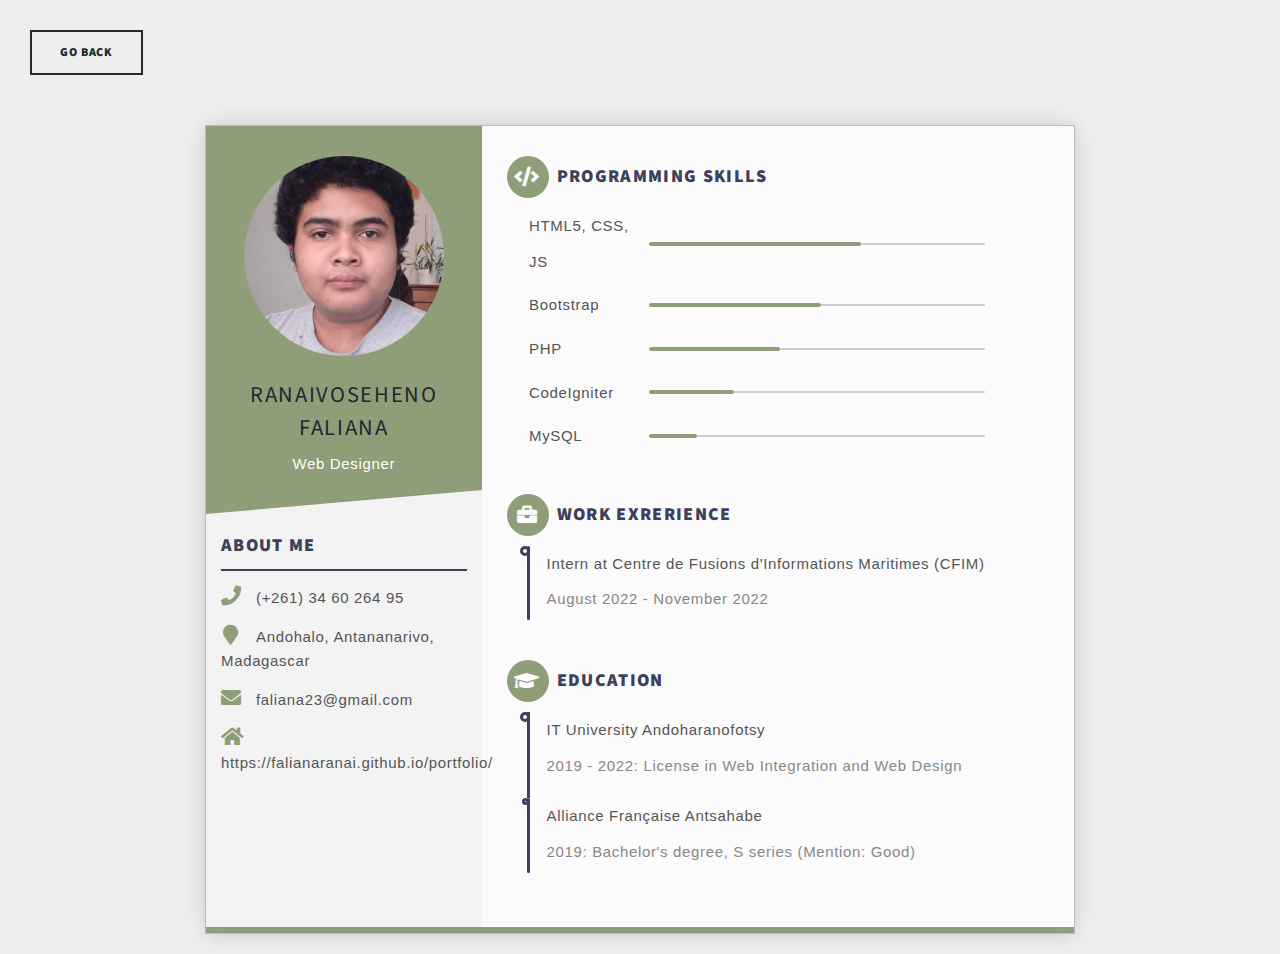
==== commit 5698749f: "word-wrap + link portfolio" ====
--- a/resume.html
+++ b/resume.html
@@ -40,7 +40,7 @@
                     <div class="call"><i class="fa fa-phone"></i><span>(+261) 34 60 264 95</span></div>
                     <div class="address"><i class="fa fa-map-marker"></i><span>Andohalo, Antananarivo, Madagascar</span></div>
                     <div class="email"><i class="fa fa-envelope"></i><span>faliana23@gmail.com</span></div>
-                    <div class="website"><a href="#"> <i class="fa fa-home"></i><span>portfolio</span></a></div>
+                    <div class="website"><a href="https://falianaranai.github.io/portfolio/"> <i class="fa fa-home"></i><span>https://falianaranai.github.io/portfolio/</span></a></div>
                 </div>
             </div>
 
--- a/assets/css/resume.css
+++ b/assets/css/resume.css
@@ -426,6 +426,7 @@
   }
   .contact{
     font-size: 0.7em !important;
+    word-wrap: break-word;
   }
   .func{
     font-size: 0.7em !important;
@@ -444,4 +445,7 @@
   .info .name{
     font-size: 1.2em !important;
   }
+  .contact{
+    word-wrap: break-word;
+  }
 } 